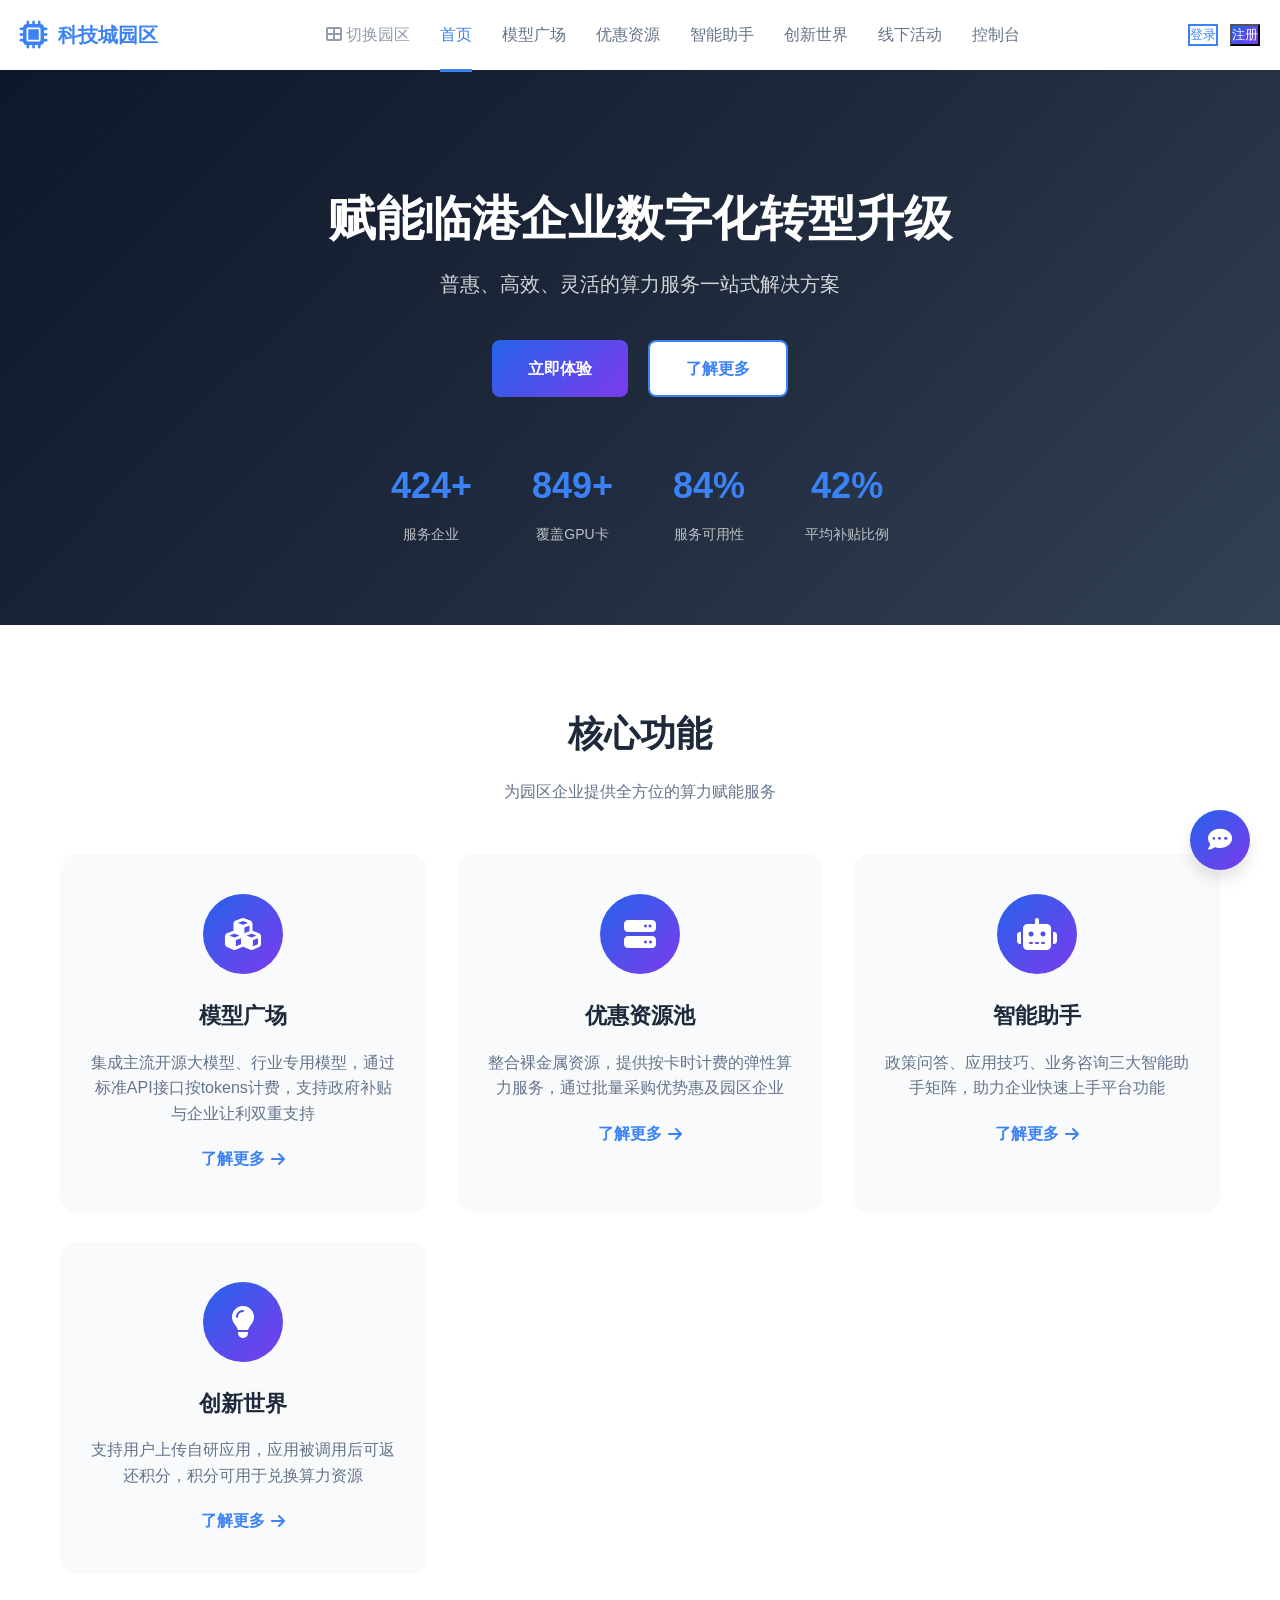
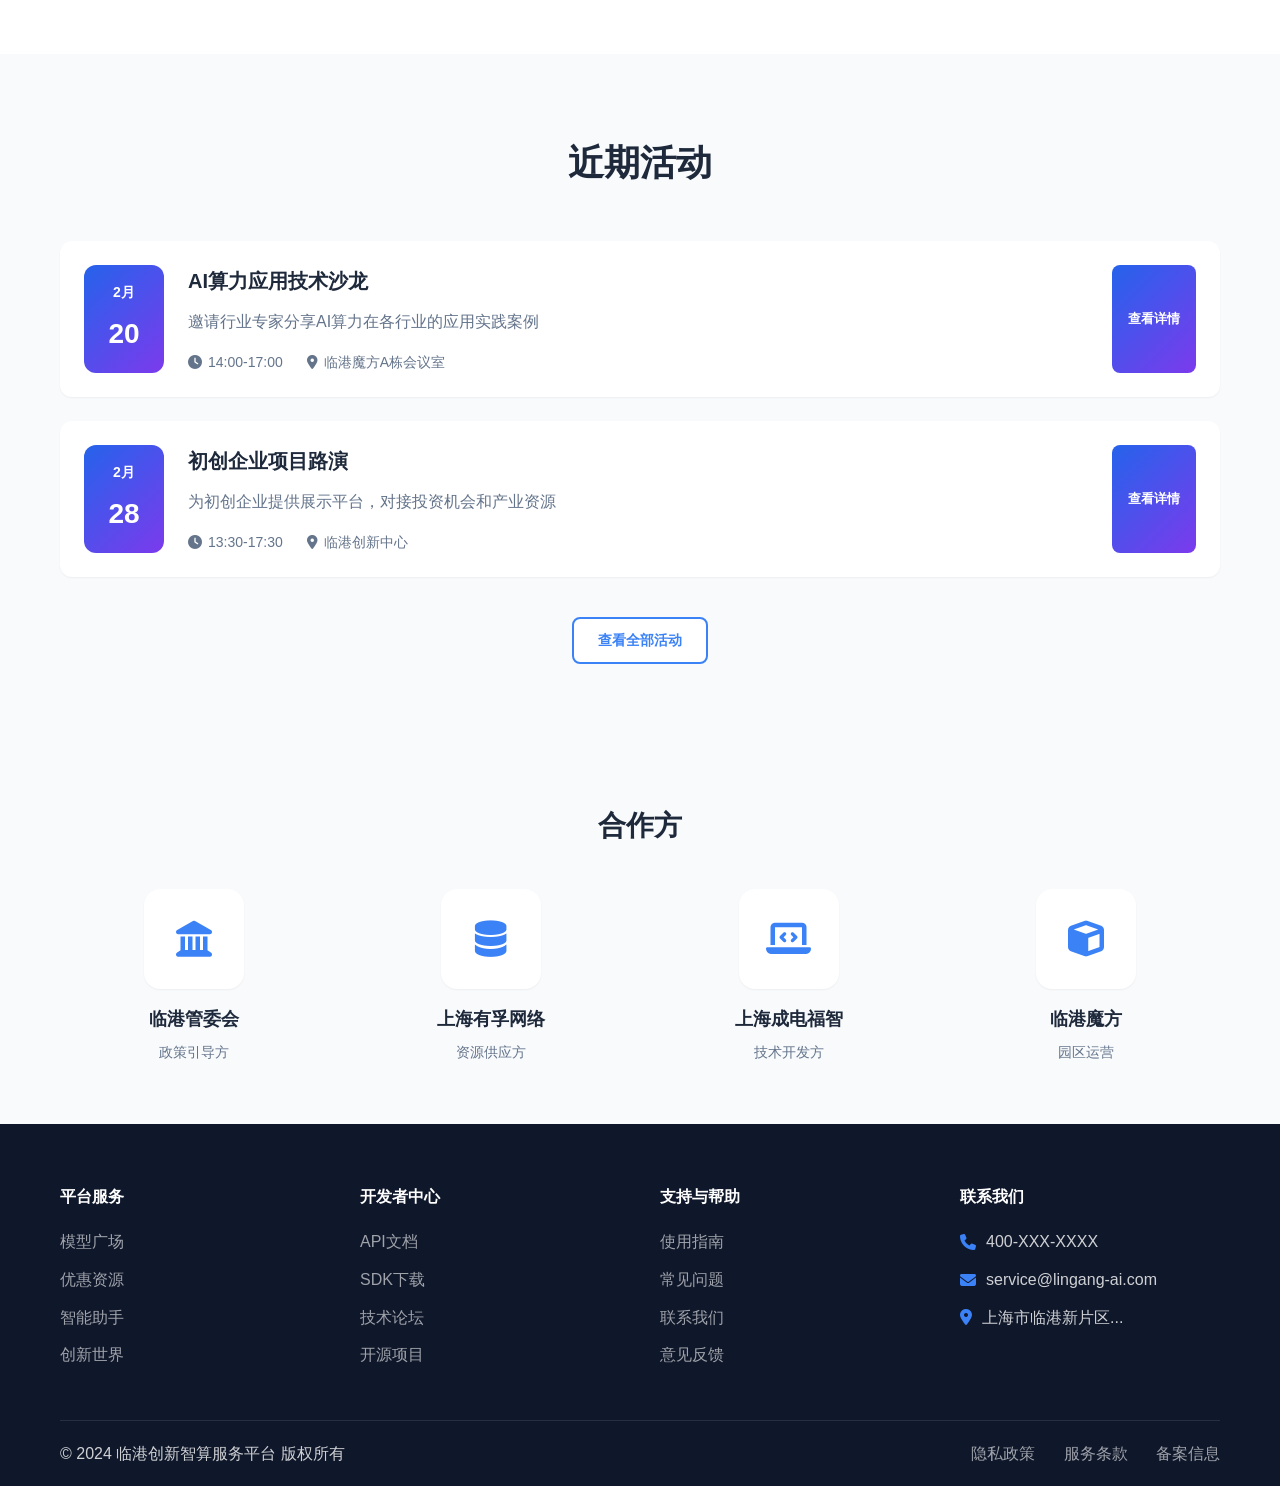
==== demo/index.html @ a226a866 "feat: 临港创新智算服务平台静态Demo - 首页、模型广场、优惠资源、智能助手、创新世界、线下活动等页面 - 多园区配置支持（科技城、影视基地、魔方等7个园区） - 响应式设计，纯HTML/CS" ====
<!DOCTYPE html>
<html lang="zh-CN">
<head>
    <meta charset="UTF-8">
    <meta name="viewport" content="width=device-width, initial-scale=1.0">
    <title>临港创新智算服务平台</title>
    <link rel="stylesheet" href="styles.css">
    <link rel="stylesheet" href="https://cdnjs.cloudflare.com/ajax/libs/font-awesome/6.4.0/css/all.min.css">
    <script src="config.js"></script>
    <style>
        :root {
            --primary-color: #3b82f6;
            --primary-dark: #2563eb;
            --primary-gradient: linear-gradient(135deg, #3b82f6, #2563eb);
        }
    </style>
</head>
<body onload="initParkPage()">
    <!-- 顶部导航栏 -->
    <header class="header">
        <div class="header-container">
            <div class="logo">
                <i class="fas fa-microchip"></i>
                <span id="siteTitle">临港创新智算服务平台</span>
            </div>
            <nav class="nav" id="mainNav">
                <a href="portal.html" class="nav-item" style="opacity:0.7"><i class="fas fa-th-large"></i> 切换园区</a>
                <a href="index.html" class="nav-item">首页</a>
                <a href="models.html" class="nav-item" data-feature="models">模型广场</a>
                <a href="resources.html" class="nav-item" data-feature="resources">优惠资源</a>
                <a href="agent.html" class="nav-item" data-feature="agent">智能助手</a>
                <a href="innovation.html" class="nav-item" data-feature="innovation">创新世界</a>
                <a href="activities.html" class="nav-item" data-feature="activities">线下活动</a>
                <a href="dashboard.html" class="nav-item">控制台</a>
            </nav>
            <div class="auth-buttons">
                <button class="btn-secondary" onclick="showLoginModal()">登录</button>
                <button class="btn-primary" onclick="showLoginModal()">注册</button>
            </div>
            <div class="user-info" id="userInfo" style="display: none;">
                <div class="user-avatar">
                    <i class="fas fa-user"></i>
                </div>
                <div class="user-name" id="userName">企业用户</div>
                <div class="user-dropdown">
                    <a href="dashboard.html"><i class="fas fa-user-circle"></i> 个人中心</a>
                    <a href="dashboard.html"><i class="fas fa-file-invoice-dollar"></i> 账单中心</a>
                    <a href="dashboard.html"><i class="fas fa-cog"></i> 平台管理</a>
                    <a href="#" onclick="logout()"><i class="fas fa-sign-out-alt"></i> 退出登录</a>
                </div>
            </div>
        </div>
    </header>

    <!-- 英雄横幅 -->
    <section class="hero">
        <div class="hero-content">
            <h1 id="heroTitle">赋能临港企业数字化转型升级</h1>
            <p class="hero-subtitle" id="heroSubtitle">普惠、高效、灵活的算力服务一站式解决方案</p>
            <div class="hero-buttons">
                <a href="dashboard.html" class="btn btn-primary btn-large">立即体验</a>
                <a href="models.html" class="btn btn-secondary btn-large">了解更多</a>
            </div>
        </div>
        <div class="hero-stats">
            <div class="stat-item">
                <div class="stat-number" id="statCompanies">500+</div>
                <div class="stat-label">服务企业</div>
            </div>
            <div class="stat-item">
                <div class="stat-number" id="statGpus">1000+</div>
                <div class="stat-label">覆盖GPU卡</div>
            </div>
            <div class="stat-item">
                <div class="stat-number" id="statAvailability">99.9%</div>
                <div class="stat-label">服务可用性</div>
            </div>
            <div class="stat-item">
                <div class="stat-number" id="statSubsidy">50%</div>
                <div class="stat-label">平均补贴比例</div>
            </div>
        </div>
    </section>

    <!-- 核心功能介绍 -->
    <section class="features">
        <div class="container">
            <h2 class="section-title">核心功能</h2>
            <p class="section-subtitle">为园区企业提供全方位的算力赋能服务</p>
            <div class="features-grid">
                <div class="feature-card">
                    <div class="feature-icon">
                        <i class="fas fa-cubes"></i>
                    </div>
                    <h3>模型广场</h3>
                    <p>集成主流开源大模型、行业专用模型，通过标准API接口按tokens计费，支持政府补贴与企业让利双重支持</p>
                    <a href="models.html" class="feature-link">了解更多 <i class="fas fa-arrow-right"></i></a>
                </div>
                <div class="feature-card">
                    <div class="feature-icon">
                        <i class="fas fa-server"></i>
                    </div>
                    <h3>优惠资源池</h3>
                    <p>整合裸金属资源，提供按卡时计费的弹性算力服务，通过批量采购优势惠及园区企业</p>
                    <a href="resources.html" class="feature-link">了解更多 <i class="fas fa-arrow-right"></i></a>
                </div>
                <div class="feature-card">
                    <div class="feature-icon">
                        <i class="fas fa-robot"></i>
                    </div>
                    <h3>智能助手</h3>
                    <p>政策问答、应用技巧、业务咨询三大智能助手矩阵，助力企业快速上手平台功能</p>
                    <a href="agent.html" class="feature-link">了解更多 <i class="fas fa-arrow-right"></i></a>
                </div>
                <div class="feature-card">
                    <div class="feature-icon">
                        <i class="fas fa-lightbulb"></i>
                    </div>
                    <h3>创新世界</h3>
                    <p>支持用户上传自研应用，应用被调用后可返还积分，积分可用于兑换算力资源</p>
                    <a href="innovation.html" class="feature-link">了解更多 <i class="fas fa-arrow-right"></i></a>
                </div>
            </div>
        </div>
    </section>

    <!-- 线下活动预览 -->
    <section class="section-light">
        <div class="container">
            <h2 class="section-title">近期活动</h2>
            <p class="section-subtitle"线上线下联动，促进园区企业资源对接与交流协作</p>
            <div class="activity-list">
                <div class="activity-card">
                    <div class="activity-date">
                        <div class="date-month">2月</div>
                        <div class="date-day">20</div>
                    </div>
                    <div class="activity-content">
                        <h4>AI算力应用技术沙龙</h4>
                        <p class="activity-desc">邀请行业专家分享AI算力在各行业的应用实践案例</p>
                        <div class="activity-meta">
                            <span><i class="fas fa-clock"></i> 14:00-17:00</span>
                            <span><i class="fas fa-map-marker-alt"></i> 临港魔方A栋会议室</span>
                        </div>
                    </div>
                    <a href="activities.html" class="btn btn-primary btn-small">查看详情</a>
                </div>
                <div class="activity-card">
                    <div class="activity-date">
                        <div class="date-month">2月</div>
                        <div class="date-day">28</div>
                    </div>
                    <div class="activity-content">
                        <h4>初创企业项目路演</h4>
                        <p class="activity-desc">为初创企业提供展示平台，对接投资机会和产业资源</p>
                        <div class="activity-meta">
                            <span><i class="fas fa-clock"></i> 13:30-17:30</span>
                            <span><i class="fas fa-map-marker-alt"></i> 临港创新中心</span>
                        </div>
                    </div>
                    <a href="activities.html" class="btn btn-primary btn-small">查看详情</a>
                </div>
            </div>
            <div style="text-align: center; margin-top: 30px;">
                <a href="activities.html" class="btn btn-secondary">查看全部活动</a>
            </div>
        </div>
    </section>

    <!-- 合作方 -->
    <section class="partners">
        <div class="container">
            <h2 class="section-title">合作方</h2>
            <div class="partners-grid">
                <div class="partner-item">
                    <div class="partner-logo">
                        <i class="fas fa-landmark"></i>
                    </div>
                    <h4>临港管委会</h4>
                    <p>政策引导方</p>
                </div>
                <div class="partner-item">
                    <div class="partner-logo">
                        <i class="fas fa-database"></i>
                    </div>
                    <h4>上海有孚网络</h4>
                    <p>资源供应方</p>
                </div>
                <div class="partner-item">
                    <div class="partner-logo">
                        <i class="fas fa-laptop-code"></i>
                    </div>
                    <h4>上海成电福智</h4>
                    <p>技术开发方</p>
                </div>
                <div class="partner-item">
                    <div class="partner-logo">
                        <i class="fas fa-cube"></i>
                    </div>
                    <h4>临港魔方</h4>
                    <p>园区运营</p>
                </div>
            </div>
        </div>
    </section>

    <!-- 页脚 -->
    <footer class="footer">
        <div class="container">
            <div class="footer-top">
                <div class="footer-section">
                    <h4>平台服务</h4>
                    <ul>
                        <li><a href="models.html">模型广场</a></li>
                        <li><a href="resources.html">优惠资源</a></li>
                        <li><a href="agent.html">智能助手</a></li>
                        <li><a href="innovation.html">创新世界</a></li>
                    </ul>
                </div>
                <div class="footer-section">
                    <h4>开发者中心</h4>
                    <ul>
                        <li><a href="#">API文档</a></li>
                        <li><a href="#">SDK下载</a></li>
                        <li><a href="#">技术论坛</a></li>
                        <li><a href="#">开源项目</a></li>
                    </ul>
                </div>
                <div class="footer-section">
                    <h4>支持与帮助</h4>
                    <ul>
                        <li><a href="#">使用指南</a></li>
                        <li><a href="#">常见问题</a></li>
                        <li><a href="#">联系我们</a></li>
                        <li><a href="#">意见反馈</a></li>
                    </ul>
                </div>
                <div class="footer-section contact">
                    <h4>联系我们</h4>
                    <p><i class="fas fa-phone"></i> 400-XXX-XXXX</p>
                    <p><i class="fas fa-envelope"></i> service@lingang-ai.com</p>
                    <p><i class="fas fa-map-marker-alt"></i> 上海市临港新片区...</p>
                </div>
            </div>
            <div class="footer-bottom">
                <div class="footer-left">
                    <p>&copy; 2024 临港创新智算服务平台 版权所有</p>
                </div>
                <div class="footer-right">
                    <a href="#">隐私政策</a>
                    <a href="#">服务条款</a>
                    <a href="#">备案信息</a>
                </div>
            </div>
        </div>
    </footer>

    <!-- 登录模态框 -->
    <div class="modal" id="loginModal">
        <div class="modal-content">
            <div class="modal-header">
                <h3>登录</h3>
                <button class="modal-close" onclick="closeModal('loginModal')">&times;</button>
            </div>
            <div class="modal-body">
                <form id="loginForm">
                    <div class="form-group">
                        <label>用户名/手机号</label>
                        <input type="text" id="loginUsername" placeholder="请输入用户名或手机号">
                    </div>
                    <div class="form-group">
                        <label>密码</label>
                        <input type="password" id="loginPassword" placeholder="请输入密码">
                    </div>
                    <button type="submit" class="btn btn-primary btn-block">登录</button>
                </form>
                <div class="modal-footer-text">
                    <span>还没有账号？<a href="#" onclick="switchToRegister()">立即注册</a></span>
                </div>
            </div>
        </div>
    </div>

    <!-- 注册模态框 -->
    <div class="modal" id="registerModal">
        <div class="modal-content">
            <div class="modal-header">
                <h3>注册</h3>
                <button class="modal-close" onclick="closeModal('registerModal')">&times;</button>
            </div>
            <div class="modal-body">
                <form id="registerForm">
                    <div class="form-group">
                        <label>企业名称</label>
                        <input type="text" id="registerCompany" placeholder="请输入企业名称">
                    </div>
                    <div class="form-group">
                        <label>联系人姓名</label>
                        <input type="text" id="registerName" placeholder="请输入联系人姓名">
                    </div>
                    <div class="form-group">
                        <label>手机号</label>
                        <input type="tel" id="registerPhone" placeholder="请输入手机号">
                    </div>
                    <div class="form-group">
                        <label>密码</label>
                        <input type="password" id="registerPassword" placeholder="请输入密码（至少6位）">
                    </div>
                    <div class="form-group">
                        <label>所属园区</label>
                        <select id="registerPark">
                            <option value="">请选择所属园区</option>
                            <option value="mf">临港魔方</option>
                            <option value="other">其他园区</option>
                        </select>
                    </div>
                    <button type="submit" class="btn btn-primary btn-block">注册</button>
                </form>
                <div class="modal-footer-text">
                    <span>已有账号？<a href="#" onclick="switchToLogin()">立即登录</a></span>
                </div>
            </div>
        </div>
    </div>

    <!-- 智能助手聊天窗口 -->
    <div class="chat-widget" id="chatWidget">
        <div class="chat-header">
            <div class="chat-title">
                <i class="fas fa-robot"></i>
                <span id="chatAgentName">智能助手</span>
            </div>
            <button class="chat-close" onclick="closeChat()">&times;</button>
        </div>
        <div class="chat-messages" id="chatMessages">
            <div class="chat-message agent">
                <div class="message-avatar">
                    <i class="fas fa-robot"></i>
                </div>
                <div class="message-content">
                    <p>您好！我是智能助手。请问有什么可以帮助您的？</p>
                </div>
            </div>
        </div>
        <div class="chat-input-area">
            <input type="text" id="chatInput" placeholder="请输入您的问题..." onkeypress="handleChatKeypress(event)">
            <button class="chat-send" onclick="sendMessage()">
                <i class="fas fa-paper-plane"></i>
            </button>
        </div>
    </div>

    <!-- 悬浮聊天按钮 -->
    <button class="chat-float-btn" id="chatFloatBtn" onclick="toggleChat()">
        <i class="fas fa-comment-dots"></i>
    </button>

    <script src="script.js"></script>
    <script>
        // 页面初始化：应用园区配置
        function initParkPage() {
            const park = initPark();
            if (!park) return;

            // 更新页面标题
            document.title = park.name + ' - 临港创新智算服务平台';
            document.getElementById('siteTitle').textContent = park.name;

            // 更新 hero 区域
            document.getElementById('heroTitle').textContent = park.hero.title;
            document.getElementById('heroSubtitle').textContent = park.hero.subtitle;

            // 更新统计数据
            document.getElementById('statCompanies').textContent = park.stats.companies;
            document.getElementById('statGpus').textContent = park.stats.gpus;
            document.getElementById('statAvailability').textContent = park.stats.availability;
            document.getElementById('statSubsidy').textContent = park.stats.subsidy;

            // 根据功能配置隐藏导航项
            document.querySelectorAll('[data-feature]').forEach(item => {
                const feature = item.getAttribute('data-feature');
                if (park.features[feature] === false) {
                    item.style.display = 'none';
                }
            });
        }
    </script>
</body>
</html>
---- demo/styles.css ----
* {
    margin: 0;
    padding: 0;
    box-sizing: border-box;
}

:root {
    --primary-color: #2563eb;
    --primary-dark: #1d4ed8;
    --primary-light: #3b82f6;
    --secondary-color: #64748b;
    --success-color: #10b981;
    --warning-color: #f59e0b;
    --danger-color: #ef4444;
    --bg-light: #f8fafc;
    --bg-white: #ffffff;
    --text-primary: #1e293b;
    --text-secondary: #64748b;
    --border-color: #e2e8f0;
    --shadow-sm: 0 1px 2px rgba(0, 0, 0, 0.05);
    --shadow-md: 0 4px 6px rgba(0, 0, 0, 0.1);
    --shadow-lg: 0 10px 15px rgba(0, 0, 0, 0.1);
    --shadow-xl: 0 20px 25px rgba(0, 0, 0, 0.15);
    --gradient-primary: linear-gradient(135deg, #2563eb 0%, #7c3aed 100%);
    --gradient-hero: linear-gradient(135deg, #0f172a 0%, #1e293b 50%, #334155 100%);
}

body {
    font-family: -apple-system, BlinkMacSystemFont, 'Segoe UI', 'PingFang SC', 'Hiragino Sans GB', 'Microsoft YaHei', sans-serif;
    line-height: 1.6;
    color: var(--text-primary);
    background-color: var(--bg-light);
    overflow-x: hidden;
}

.container {
    max-width: 1200px;
    margin: 0 auto;
    padding: 0 20px;
}

/* Header */
.header {
    background-color: var(--bg-white);
    box-shadow: var(--shadow-sm);
    position: sticky;
    top: 0;
    z-index: 1000;
}

.header-container {
    max-width: 1400px;
    margin: 0 auto;
    padding: 0 20px;
    height: 70px;
    display: flex;
    align-items: center;
    justify-content: space-between;
}

.logo {
    display: flex;
    align-items: center;
    font-size: 20px;
    font-weight: 700;
    color: var(--primary-color);
}

.logo i {
    font-size: 28px;
    margin-right: 10px;
}

.nav {
    display: flex;
    gap: 30px;
}

.nav-item {
    color: var(--text-secondary);
    text-decoration: none;
    font-weight: 500;
    transition: color 0.3s;
    position: relative;
}

.nav-item:hover,
.nav-item.active {
    color: var(--primary-color);
}

.nav-item.active::after {
    content: '';
    position: absolute;
    bottom: -24px;
    left: 0;
    right: 0;
    height: 3px;
    background: var(--primary-color);
}

.auth-buttons {
    display: flex;
    gap: 12px;
    align-items: center;
}

.user-info {
    display: flex;
    align-items: center;
    gap: 12px;
    cursor: pointer;
    position: relative;
}

.user-avatar {
    width: 36px;
    height: 36px;
    background: var(--gradient-primary);
    border-radius: 50%;
    display: flex;
    align-items: center;
    justify-content: center;
    color: white;
}

.user-name {
    font-weight: 500;
}

.user-dropdown {
    position: absolute;
    top: 60px;
    right: 0;
    background: var(--bg-white);
    border-radius: 8px;
    box-shadow: var(--shadow-lg);
    min-width: 180px;
    display: none;
    z-index: 1001;
}

.user-dropdown.active {
    display: block;
}

.user-dropdown a {
    display: flex;
    align-items: center;
    gap: 10px;
    padding: 12px 16px;
    color: var(--text-primary);
    text-decoration: none;
    transition: background 0.3s;
}

.user-dropdown a:hover {
    background: var(--bg-light);
}

.user-dropdown a:first-child {
    border-radius: 8px 8px 0 0;
}

.user-dropdown a:last-child {
    border-radius: 0 0 8px 8px;
    color: var(--danger-color);
}

/* Buttons */
.btn {
    padding: 10px 24px;
    border: none;
    border-radius: 8px;
    font-size: 14px;
    font-weight: 600;
    cursor: pointer;
    transition: all 0.3s;
    display: inline-flex;
    align-items: center;
    justify-content: center;
    gap: 8px;
    text-decoration: none;
}

.btn-primary {
    background: var(--gradient-primary);
    color: white;
}

.btn-primary:hover {
    background: var(--primary-dark);
    transform: translateY(-2px);
    box-shadow: var(--shadow-md);
}

.btn-secondary {
    background: var(--bg-white);
    color: var(--primary-color);
    border: 2px solid var(--primary-color);
}

.btn-secondary:hover {
    background: var(--primary-color);
    color: white;
}

.btn-large {
    padding: 14px 36px;
    font-size: 16px;
}

.btn-block {
    width: 100%;
}

.btn-small {
    padding: 6px 16px;
    font-size: 13px;
}

/* Hero Section */
.hero {
    background: var(--gradient-hero);
    color: white;
    padding: 120px 0 80px;
    position: relative;
    overflow: hidden;
}

.hero::before {
    content: '';
    position: absolute;
    top: 0;
    left: 0;
    right: 0;
    bottom: 0;
    background: url('data:image/svg+xml,<svg xmlns="http://www.w3.org/2000/svg" viewBox="0 0 100 100"><circle cx="50" cy="50" r="1" fill="rgba(255,255,255,0.1)"/></svg>') repeat;
    background-size: 40px 40px;
    animation: float 20s linear infinite;
}

@keyframes float {
    0% { transform: translateY(0); }
    100% { transform: translateY(-40px); }
}

.hero-content {
    text-align: center;
    position: relative;
    z-index: 1;
}

.hero h1 {
    font-size: 48px;
    font-weight: 800;
    margin-bottom: 20px;
    line-height: 1.2;
}

.hero-subtitle {
    font-size: 20px;
    color: rgba(255, 255, 255, 0.8);
    margin-bottom: 40px;
}

.hero-buttons {
    display: flex;
    gap: 20px;
    justify-content: center;
    margin-bottom: 60px;
}

.hero-stats {
    display: flex;
    justify-content: center;
    gap: 60px;
    max-width: 800px;
    margin: 0 auto;
}

.stat-item {
    text-align: center;
}

.stat-number {
    font-size: 36px;
    font-weight: 800;
    color: var(--primary-light);
    margin-bottom: 8px;
}

.stat-label {
    font-size: 14px;
    color: rgba(255, 255, 255, 0.7);
}

/* Features Section */
.features {
    padding: 80px 0;
    background: var(--bg-white);
}

.section-title {
    text-align: center;
    font-size: 36px;
    font-weight: 700;
    margin-bottom: 16px;
    color: var(--text-primary);
}

.section-subtitle {
    text-align: center;
    font-size: 16px;
    color: var(--text-secondary);
    margin-bottom: 50px;
    max-width: 600px;
    margin-left: auto;
    margin-right: auto;
}

.features-grid {
    display: grid;
    grid-template-columns: repeat(auto-fit, minmax(280px, 1fr));
    gap: 30px;
}

.feature-card {
    background: var(--bg-light);
    border-radius: 16px;
    padding: 40px 30px;
    text-align: center;
    transition: all 0.3s;
}

.feature-card:hover {
    transform: translateY(-8px);
    box-shadow: var(--shadow-lg);
    background: var(--bg-white);
}

.feature-icon {
    width: 80px;
    height: 80px;
    background: var(--gradient-primary);
    border-radius: 50%;
    display: flex;
    align-items: center;
    justify-content: center;
    margin: 0 auto 24px;
    color: white;
    font-size: 32px;
}

.feature-card h3 {
    font-size: 22px;
    font-weight: 700;
    margin-bottom: 16px;
    color: var(--text-primary);
}

.feature-card p {
    color: var(--text-secondary);
    margin-bottom: 20px;
    line-height: 1.6;
}

.feature-link {
    color: var(--primary-color);
    text-decoration: none;
    font-weight: 600;
    display: inline-flex;
    align-items: center;
    gap: 6px;
    transition: gap 0.3s;
}

.feature-link:hover {
    gap: 10px;
}

/* Section Light */
.section-light {
    padding: 80px 0;
    background: var(--bg-light);
}

/* Model Section */
.model-tabs {
    display: flex;
    justify-content: center;
    gap: 12px;
    margin-bottom: 40px;
    flex-wrap: wrap;
}

.tab-btn {
    padding: 10px 24px;
    border: 2px solid var(--border-color);
    background: var(--bg-white);
    border-radius: 25px;
    font-weight: 500;
    cursor: pointer;
    transition: all 0.3s;
}

.tab-btn:hover,
.tab-btn.active {
    background: var(--primary-color);
    border-color: var(--primary-color);
    color: white;
}

.model-list {
    display: grid;
    grid-template-columns: repeat(auto-fill, minmax(320px, 1fr));
    gap: 24px;
}

.model-card {
    background: var(--bg-white);
    border-radius: 12px;
    padding: 24px;
    box-shadow: var(--shadow-sm);
    transition: all 0.3s;
}

.model-card:hover {
    transform: translateY(-4px);
    box-shadow: var(--shadow-md);
}

.model-header {
    display: flex;
    justify-content: space-between;
    align-items: center;
    margin-bottom: 12px;
}

.model-header h4 {
    font-size: 18px;
    font-weight: 600;
}

.model-tag {
    padding: 4px 10px;
    border-radius: 4px;
    font-size: 12px;
    font-weight: 600;
}

.model-tag.hot {
    background: #fef3c7;
    color: #92400e;
}

.model-tag.new {
    background: #dbeafe;
    color: #1e40af;
}

.model-tag.recommend {
    background: #d1fae5;
    color: #065f46;
}

.model-desc {
    color: var(--text-secondary);
    font-size: 14px;
    margin-bottom: 16px;
    line-height: 1.5;
}

.model-stats {
    display: flex;
    gap: 16px;
    margin-bottom: 16px;
}

.model-stats span {
    font-size: 13px;
    color: var(--text-secondary);
    display: flex;
    align-items: center;
    gap: 4px;
}

.btn-use-model {
    width: 100%;
    padding: 10px;
    background: var(--bg-white);
    border: 2px solid var(--primary-color);
    color: var(--primary-color);
    border-radius: 6px;
    font-weight: 600;
    cursor: pointer;
    transition: all 0.3s;
}

.btn-use-model:hover {
    background: var(--primary-color);
    color: white;
}

/* Resources Section */
.resources-section {
    padding: 80px 0;
    background: var(--bg-white);
}

.resource-type-switch {
    display: flex;
    gap: 12px;
    margin-bottom: 40px;
    justify-content: center;
}

.resource-btn {
    padding: 10px 32px;
    border: none;
    background: var(--bg-light);
    border-radius: 8px;
    font-weight: 600;
    cursor: pointer;
    transition: all 0.3s;
    color: var(--text-secondary);
}

.resource-btn:hover,
.resource-btn.active {
    background: var(--primary-color);
    color: white;
}

.resource-content {
    display: none;
}

.resource-content.active {
    display: block;
}

.resource-cards {
    display: grid;
    grid-template-columns: repeat(auto-fit, minmax(280px, 1fr));
    gap: 24px;
}

.resource-card {
    background: var(--bg-white);
    border: 2px solid var(--border-color);
    border-radius: 16px;
    padding: 24px;
    position: relative;
    transition: all 0.3s;
}

.resource-card:hover {
    border-color: var(--primary-color);
    box-shadow: var(--shadow-lg);
}

.resource-card.recommend {
    border-color: var(--primary-color);
    background: linear-gradient(135deg, #eff6ff 0%, #ffffff 100%);
}

.resource-badge {
    position: absolute;
    top: -12px;
    right: 24px;
    background: var(--gradient-primary);
    color: white;
    padding: 4px 16px;
    border-radius: 20px;
    font-size: 13px;
    font-weight: 600;
}

.resource-header {
    display: flex;
    justify-content: space-between;
    align-items: center;
    margin-bottom: 20px;
}

.resource-header h3 {
    font-size: 20px;
    font-weight: 700;
    color: var(--text-primary);
}

.resource-price {
    font-size: 28px;
    font-weight: 800;
    color: var(--primary-color);
}

.resource-price .unit {
    font-size: 14px;
    font-weight: 500;
    color: var(--text-secondary);
}

.resource-specs {
    margin-bottom: 24px;
}

.spec-row {
    display: flex;
    justify-content: space-between;
    padding: 10px 0;
    border-bottom: 1px solid var(--border-color);
    font-size: 14px;
}

.spec-row:last-child {
    border-bottom: none;
}

.spec-row.highlight {
    color: var(--primary-color);
    font-weight: 600;
    font-size: 15px;
}

/* Pricing Table */
.pricing-table {
    background: var(--bg-white);
    border-radius: 12px;
    overflow: hidden;
    box-shadow: var(--shadow-sm);
}

.pricing-table table {
    width: 100%;
    border-collapse: collapse;
}

.pricing-table thead {
    background: var(--gradient-primary);
    color: white;
}

.pricing-table th {
    padding: 16px;
    text-align: left;
    font-weight: 600;
}

.pricing-table td {
    padding: 16px;
    border-bottom: 1px solid var(--border-color);
}

.pricing-table tbody tr:hover {
    background: var(--bg-light);
}

.pricing-table tbody tr.highlight {
    background: #f0f9ff;
}

.pricing-table .price {
    color: var(--primary-color);
    font-weight: 700;
    font-size: 16px;
}

.pricing-table .unit {
    font-size: 12px;
    color: var(--text-secondary);
    font-weight: 500;
}

/* Agent Section */
.agent-container {
    display: grid;
    grid-template-columns: repeat(auto-fit, minmax(320px, 1fr));
    gap: 30px;
}

.agent-card {
    background: var(--bg-white);
    border-radius: 16px;
    padding: 32px;
    text-align: center;
    box-shadow: var(--shadow-sm);
    transition: all 0.3s;
}

.agent-card:hover {
    transform: translateY(-6px);
    box-shadow: var(--shadow-lg);
}

.agent-card.policy .agent-icon {
    background: linear-gradient(135deg, #3b82f6 0%, #1d4ed8 100%);
}

.agent-card.technique .agent-icon {
    background: linear-gradient(135deg, #8b5cf6 0%, #6d28d9 100%);
}

.agent-card.business .agent-icon {
    background: linear-gradient(135deg, #10b981 0%, #059669 100%);
}

.agent-icon {
    width: 80px;
    height: 80px;
    border-radius: 50%;
    display: flex;
    align-items: center;
    justify-content: center;
    margin: 0 auto 20px;
    color: white;
    font-size: 32px;
}

.agent-card h3 {
    font-size: 22px;
    font-weight: 700;
    margin-bottom: 12px;
    color: var(--text-primary);
}

.agent-card p {
    color: var(--text-secondary);
    margin-bottom: 20px;
    line-height: 1.6;
}

.agent-features {
    text-align: left;
    margin-bottom: 24px;
}

.agent-features li {
    display: flex;
    align-items: center;
    gap: 8px;
    color: var(--text-secondary);
    font-size: 14px;
    padding: 6px 0;
}

.agent-features i {
    color: var(--success-color);
}

/* Innovation Section */
.innovation-section {
    padding: 80px 0;
    background: var(--bg-white);
}

.innovation-features {
    display: grid;
    grid-template-columns: repeat(auto-fit, minmax(250px, 1fr));
    gap: 30px;
    margin-bottom: 50px;
}

.innovation-feature {
    text-align: center;
}

.innovation-number {
    width: 60px;
    height: 60px;
    background: var(--gradient-primary);
    border-radius: 50%;
    display: flex;
    align-items: center;
    justify-content: center;
    font-size: 24px;
    font-weight: 800;
    color: white;
    margin: 0 auto 20px;
}

.innovation-feature h3 {
    font-size: 20px;
    font-weight: 700;
    margin-bottom: 12px;
}

.innovation-feature p {
    color: var(--text-secondary);
    line-height: 1.6;
}

.app-market {
    background: var(--bg-light);
    border-radius: 16px;
    padding: 30px;
}

.app-market h3 {
    font-size: 24px;
    font-weight: 700;
    margin-bottom: 24px;
}

.app-list {
    display: grid;
    grid-template-columns: repeat(auto-fit, minmax(300px, 1fr));
    gap: 20px;
    margin-bottom: 24px;
}

.app-card {
    display: flex;
    align-items: center;
    gap: 16px;
    background: var(--bg-white);
    padding: 16px;
    border-radius: 12px;
    transition: all 0.3s;
}

.app-card:hover {
    box-shadow: var(--shadow-md);
    transform: translateX(4px);
}

.app-icon {
    width: 56px;
    height: 56px;
    background: var(--gradient-primary);
    border-radius: 12px;
    display: flex;
    align-items: center;
    justify-content: center;
    color: white;
    font-size: 24px;
    flex-shrink: 0;
}

.app-info {
    flex: 1;
}

.app-info h4 {
    font-size: 16px;
    font-weight: 600;
    margin-bottom: 4px;
}

.app-author {
    font-size: 13px;
    color: var(--text-secondary);
    margin-bottom: 8px;
}

.app-stats {
    display: flex;
    gap: 16px;
    font-size: 12px;
    color: var(--text-secondary);
}

.app-stats span {
    display: flex;
    align-items: center;
    gap: 4px;
}

.app-upload-section {
    text-align: center;
    padding: 20px;
    border-top: 1px solid var(--border-color);
}

/* Activities Section */
.activity-list {
    display: flex;
    flex-direction: column;
    gap: 24px;
    margin-bottom: 40px;
}

.activity-card {
    display: flex;
    gap: 24px;
    background: var(--bg-white);
    padding: 24px;
    border-radius: 12px;
    box-shadow: var(--shadow-sm);
    transition: all 0.3s;
}

.activity-card:hover {
    box-shadow: var(--shadow-md);
    transform: translateY(-2px);
}

.activity-date {
    text-align: center;
    background: var(--gradient-primary);
    color: white;
    padding: 16px;
    border-radius: 12px;
    min-width: 80px;
}

.date-month {
    font-size: 14px;
    font-weight: 600;
    margin-bottom: 8px;
}

.date-day {
    font-size: 28px;
    font-weight: 800;
}

.activity-content {
    flex: 1;
}

.activity-content h4 {
    font-size: 20px;
    font-weight: 700;
    margin-bottom: 12px;
}

.activity-desc {
    color: var(--text-secondary);
    margin-bottom: 16px;
}

.activity-meta {
    display: flex;
    gap: 24px;
    font-size: 14px;
    color: var(--text-secondary);
}

.activity-meta span {
    display: flex;
    align-items: center;
    gap: 6px;
}

.join-community {
    text-align: center;
    background: var(--gradient-primary);
    color: white;
    padding: 40px;
    border-radius: 16px;
}

.join-community h3 {
    font-size: 24px;
    font-weight: 700;
    margin-bottom: 12px;
}

.join-community p {
    margin-bottom: 24px;
    opacity: 0.9;
}

.join-community .btn {
    background: white;
    color: var(--primary-color);
}

.join-community .btn:hover {
    background: var(--bg-light);
}

/* Dashboard Section */
.dashboard-section {
    padding: 80px 0;
    background: var(--bg-white);
}

.dashboard-grid {
    display: grid;
    grid-template-columns: repeat(2, 1fr);
    gap: 24px;
}

.dashboard-card {
    background: var(--bg-light);
    border-radius: 16px;
    padding: 24px;
    box-shadow: var(--shadow-sm);
}

.dashboard-card h3 {
    font-size: 18px;
    font-weight: 700;
    margin-bottom: 20px;
    display: flex;
    align-items: center;
    gap: 10px;
}

.overview-stats {
    display: grid;
    grid-template-columns: repeat(2, 1fr);
    gap: 16px;
}

.overview-item {
    background: var(--bg-white);
    padding: 20px;
    border-radius: 12px;
    text-align: center;
}

.overview-label {
    font-size: 14px;
    color: var(--text-secondary);
    margin-bottom: 8px;
}

.overview-value {
    font-size: 24px;
    font-weight: 800;
    color: var(--primary-color);
}

.usage-chart {
    height: 200px;
}

.chart-placeholder {
    height: 100%;
    background: var(--bg-white);
    border-radius: 12px;
    display: flex;
    flex-direction: column;
    align-items: center;
    justify-content: center;
    color: var(--text-secondary);
}

.chart-placeholder i {
    font-size: 48px;
    margin-bottom: 12px;
    opacity: 0.5;
}

.bill-list {
    display: flex;
    flex-direction: column;
    gap: 12px;
    max-height: 260px;
    overflow-y: auto;
}

.bill-item {
    display: flex;
    justify-content: space-between;
    align-items: center;
    background: var(--bg-white);
    padding: 12px 16px;
    border-radius: 8px;
}

.bill-item.subsidy {
    border-left: 3px solid var(--success-color);
}

.bill-item.point {
    border-left: 3px solid var(--warning-color);
}

.bill-title {
    font-size: 14px;
    font-weight: 600;
}

.bill-amount {
    font-weight: 700;
}

.bill-item.subsidy .bill-amount {
    color: var(--success-color);
}

.quick-links {
    display: grid;
    grid-template-columns: repeat(3, 1fr);
    gap: 12px;
}

.quick-link-btn {
    background: var(--bg-white);
    border: none;
    padding: 20px 12px;
    border-radius: 12px;
    cursor: pointer;
    transition: all 0.3s;
    display: flex;
    flex-direction: column;
    align-items: center;
    gap: 8px;
}

.quick-link-btn:hover {
    background: var(--primary-color);
    color: white;
    transform: translateY(-2px);
}

.quick-link-btn i {
    font-size: 24px;
}

/* Partners Section */
.partners {
    padding: 60px 0;
    background: var(--bg-light);
}

.partners h2 {
    text-align: center;
    font-size: 28px;
    font-weight: 700;
    margin-bottom: 40px;
}

.partners-grid {
    display: grid;
    grid-template-columns: repeat(auto-fit, minmax(200px, 1fr));
    gap: 30px;
}

.partner-item {
    text-align: center;
}

.partner-logo {
    width: 100px;
    height: 100px;
    background: var(--bg-white);
    border-radius: 16px;
    display: flex;
    align-items: center;
    justify-content: center;
    margin: 0 auto 16px;
    box-shadow: var(--shadow-sm);
    color: var(--primary-color);
    font-size: 36px;
    transition: all 0.3s;
}

.partner-item:hover .partner-logo {
    transform: scale(1.1);
    background: var(--gradient-primary);
    color: white;
}

.partner-item h4 {
    font-size: 18px;
    font-weight: 700;
    margin-bottom: 8px;
}

.partner-item p {
    color: var(--text-secondary);
    font-size: 14px;
}

/* Footer */
.footer {
    background: #0f172a;
    color: rgba(255, 255, 255, 0.8);
    padding: 60px 0 20px;
}

.footer-top {
    display: grid;
    grid-template-columns: repeat(auto-fit, minmax(200px, 1fr));
    gap: 40px;
    margin-bottom: 40px;
}

.footer-section h4 {
    color: white;
    font-size: 16px;
    font-weight: 600;
    margin-bottom: 20px;
}

.footer-section ul {
    list-style: none;
}

.footer-section ul li {
    margin-bottom: 12px;
}

.footer-section ul li a {
    color: rgba(255, 255, 255, 0.6);
    text-decoration: none;
    transition: color 0.3s;
}

.footer-section ul li a:hover {
    color: white;
}

.footer-section.contact p {
    margin-bottom: 12px;
    display: flex;
    align-items: center;
    gap: 10px;
}

.footer-section.contact i {
    color: var(--primary-light);
}

.footer-bottom {
    display: flex;
    justify-content: space-between;
    align-items: center;
    padding-top: 20px;
    border-top: 1px solid rgba(255, 255, 255, 0.1);
}

.footer-right a {
    color: rgba(255, 255, 255, 0.6);
    text-decoration: none;
    margin-left: 24px;
    transition: color 0.3s;
}

.footer-right a:hover {
    color: white;
}

/* Modal */
.modal {
    display: none;
    position: fixed;
    top: 0;
    left: 0;
    right: 0;
    bottom: 0;
    background: rgba(0, 0, 0, 0.5);
    z-index: 2000;
    align-items: center;
    justify-content: center;
    padding: 20px;
}

.modal.active {
    display: flex;
}

.modal-content {
    background: var(--bg-white);
    border-radius: 16px;
    max-width: 440px;
    width: 100%;
    max-height: 90vh;
    overflow-y: auto;
    animation: modalSlideIn 0.3s ease;
}

@keyframes modalSlideIn {
    from {
        opacity: 0;
        transform: translateY(-20px);
    }
    to {
        opacity: 1;
        transform: translateY(0);
    }
}

.modal-large {
    max-width: 600px;
}

.modal-header {
    display: flex;
    justify-content: space-between;
    align-items: center;
    padding: 24px;
    border-bottom: 1px solid var(--border-color);
}

.modal-header h3 {
    font-size: 20px;
    font-weight: 700;
}

.modal-close {
    background: none;
    border: none;
    font-size: 28px;
    cursor: pointer;
    color: var(--text-secondary);
    transition: color 0.3s;
}

.modal-close:hover {
    color: var(--danger-color);
}

.modal-body {
    padding: 24px;
}

.form-group {
    margin-bottom: 20px;
}

.form-group label {
    display: block;
    margin-bottom: 8px;
    font-weight: 600;
    font-size: 14px;
    color: var(--text-primary);
}

.form-group input,
.form-group select,
.form-group textarea {
    width: 100%;
    padding: 12px 16px;
    border: 2px solid var(--border-color);
    border-radius: 8px;
    font-size: 14px;
    transition: border-color 0.3s;
}

.form-group input:focus,
.form-group select:focus,
.form-group textarea:focus {
    outline: none;
    border-color: var(--primary-color);
}

.range-slider {
    display: flex;
    align-items: center;
    gap: 16px;
}

.range-slider input[type="range"] {
    flex: 1;
}

.modal-footer-text {
    text-align: center;
    margin-top: 20px;
    font-size: 14px;
}

.modal-footer-text a {
    color: var(--primary-color);
    text-decoration: none;
    font-weight: 600;
}

.modal-footer-text a:hover {
    text-decoration: underline;
}

/* Chat Widget */
.chat-float-btn {
    position: fixed;
    bottom: 30px;
    right: 30px;
    width: 60px;
    height: 60px;
    background: var(--gradient-primary);
    border-radius: 50%;
    border: none;
    color: white;
    font-size: 24px;
    cursor: pointer;
    box-shadow: var(--shadow-lg);
    transition: all 0.3s;
    z-index: 1800;
}

.chat-float-btn:hover {
    transform: scale(1.1);
}

.chat-widget {
    position: fixed;
    bottom: 100px;
    right: 30px;
    width: 380px;
    height: 520px;
    background: var(--bg-white);
    border-radius: 16px;
    box-shadow: var(--shadow-xl);
    z-index: 1800;
    display: none;
    flex-direction: column;
    overflow: hidden;
    animation: slideUp 0.3s ease;
}

.chat-widget.active {
    display: flex;
}

@keyframes slideUp {
    from {
        opacity: 0;
        transform: translateY(20px);
    }
    to {
        opacity: 1;
        transform: translateY(0);
    }
}

.chat-header {
    background: var(--gradient-primary);
    color: white;
    padding: 16px 20px;
    display: flex;
    justify-content: space-between;
    align-items: center;
}

.chat-title {
    display: flex;
    align-items: center;
    gap: 10px;
    font-weight: 600;
}

.chat-close {
    background: none;
    border: none;
    color: white;
    font-size: 24px;
    cursor: pointer;
    opacity: 0.9;
    transition: opacity 0.3s;
}

.chat-close:hover {
    opacity: 1;
}

.chat-messages {
    flex: 1;
    overflow-y: auto;
    padding: 20px;
    background: var(--bg-light);
}

.chat-message {
    display: flex;
    gap: 12px;
    margin-bottom: 16px;
}

.chat-message.user {
    flex-direction: row-reverse;
}

.message-avatar {
    width: 36px;
    height: 36px;
    border-radius: 50%;
    display: flex;
    align-items: center;
    justify-content: center;
    flex-shrink: 0;
}

.chat-message.agent .message-avatar {
    background: var(--gradient-primary);
    color: white;
}

.chat-message.user .message-avatar {
    background: #64748b;
    color: white;
}

.message-content {
    background: var(--bg-white);
    padding: 12px 16px;
    border-radius: 12px;
    max-width: calc(100% - 48px);
    box-shadow: var(--shadow-sm);
}

.chat-message.agent .message-content {
    border-top-left-radius: 0;
}

.chat-message.user .message-content {
    background: var(--primary-color);
    color: white;
    border-top-right-radius: 0;
}

.message-content p {
    margin: 0;
    font-size: 14px;
    line-height: 1.5;
}

.chat-input-area {
    display: flex;
    padding: 16px;
    border-top: 1px solid var(--border-color);
    gap: 12px;
}

.chat-input-area input {
    flex: 1;
    padding: 12px 16px;
    border: 2px solid var(--border-color);
    border-radius: 24px;
    font-size: 14px;
    transition: border-color 0.3s;
}

.chat-input-area input:focus {
    outline: none;
    border-color: var(--primary-color);
}

.chat-send {
    width: 44px;
    height: 44px;
    background: var(--gradient-primary);
    border: none;
    border-radius: 50%;
    color: white;
    cursor: pointer;
    transition: all 0.3s;
}

.chat-send:hover {
    transform: scale(1.05);
}

/* Responsive */
@media (max-width: 1024px) {
    .dashboard-grid {
        grid-template-columns: 1fr;
    }
}

@media (max-width: 768px) {
    .header-container {
        height: auto;
        flex-direction: column;
        padding: 15px 20px;
        gap: 15px;
    }

    .nav {
        flex-wrap: wrap;
        justify-content: center;
        gap: 15px;
    }

    .auth-buttons {
        width: 100%;
        justify-content: center;
    }

    .hero h1 {
        font-size: 32px;
    }

    .hero-subtitle {
        font-size: 16px;
    }

    .hero-stats {
        flex-direction: column;
        gap: 30px;
    }

    .hero-buttons {
        flex-direction: column;
    }

    .activity-card {
        flex-direction: column;
    }

    .activity-date {
        min-width: 70px;
    }

    .activity-meta {
        flex-direction: column;
        gap: 8px;
    }

    .chat-widget {
        width: calc(100% - 40px);
        right: 20px;
        bottom: 90px;
    }

    .footer-bottom {
        flex-direction: column;
        gap: 16px;
        text-align: center;
    }

    .footer-right a {
        margin: 0 12px;
    }
}

@media (max-width: 480px) {
    .hero {
        padding: 80px 0 50px;
    }

    .hero h1 {
        font-size: 24px;
    }

    .section-title {
        font-size: 28px;
    }

    .features-grid,
    .model-list,
    .agent-container,
    .innovation-features,
    .app-list {
        grid-template-columns: 1fr;
    }
}

/* Page Layout */
.main-content {
    min-height: calc(100vh - 280px);
    padding-top: 40px;
}

.page-title {
    font-size: 36px;
    font-weight: 700;
    margin-bottom: 12px;
    color: var(--text-primary);
}

.page-subtitle {
    font-size: 16px;
    color: var(--text-secondary);
    margin-bottom: 40px;
}

.resource-section-title {
    font-size: 24px;
    font-weight: 600;
    margin-bottom: 24px;
    margin-top: 40px;
    color: var(--text-primary);
}

/* FAQ Section */
.faq-section {
    margin-top: 60px;
}

.faq-section h2 {
    font-size: 28px;
    font-weight: 700;
    text-align: center;
    margin-bottom: 32px;
}

.faq-list {
    display: flex;
    flex-direction: column;
    gap: 16px;
}

.faq-item {
    background: var(--bg-white);
    border-radius: 12px;
    padding: 20px;
    box-shadow: var(--shadow-sm);
}

.faq-question {
    font-size: 18px;
    font-weight: 600;
    color: var(--primary-color);
    margin-bottom: 12px;
    display: flex;
    align-items: center;
    gap: 10px;
}

.faq-answer {
    color: var(--text-secondary);
    line-height: 1.6;
}

/* App Market */
.app-market-header {
    display: flex;
    justify-content: space-between;
    align-items: center;
    margin-bottom: 24px;
    flex-wrap: wrap;
    gap: 16px;
}

.app-filter {
    display: flex;
    gap: 8px;
}

.filter-btn {
    padding: 8px 16px;
    background: var(--bg-white);
    border: 1px solid var(--border-color);
    border-radius: 20px;
    font-size: 14px;
    cursor: pointer;
    transition: all 0.3s;
}

.filter-btn:hover,
.filter-btn.active {
    background: var(--primary-color);
    color: white;
    border-color: var(--primary-color);
}

/* Company Info */
.company-info {
    background: var(--bg-white);
    border-radius: 16px;
    padding: 24px;
    box-shadow: var(--shadow-sm);
    margin-top: 24px;
}

.company-info h3 {
    font-size: 18px;
    font-weight: 700;
    margin-bottom: 20px;
    display: flex;
    align-items: center;
    gap: 10px;
}

.info-grid {
    display: grid;
    grid-template-columns: repeat(auto-fit, minmax(200px, 1fr));
    gap: 16px;
}

.info-item {
    display: flex;
    flex-direction: column;
    gap: 4px;
}

.info-item label {
    font-size: 13px;
    color: var(--text-secondary);
}

.info-item span {
    font-size: 15px;
    color: var(--text-primary);
    font-weight: 500;
}

.info-item .status-active {
    color: var(--success-color);
    font-weight: 600;
}

/* Scrollbar */
::-webkit-scrollbar {
    width: 8px;
}

::-webkit-scrollbar-track {
    background: var(--bg-light);
}

::-webkit-scrollbar-thumb {
    background: #cbd5e1;
    border-radius: 4px;
}

::-webkit-scrollbar-thumb:hover {
    background: #94a3b8;
}
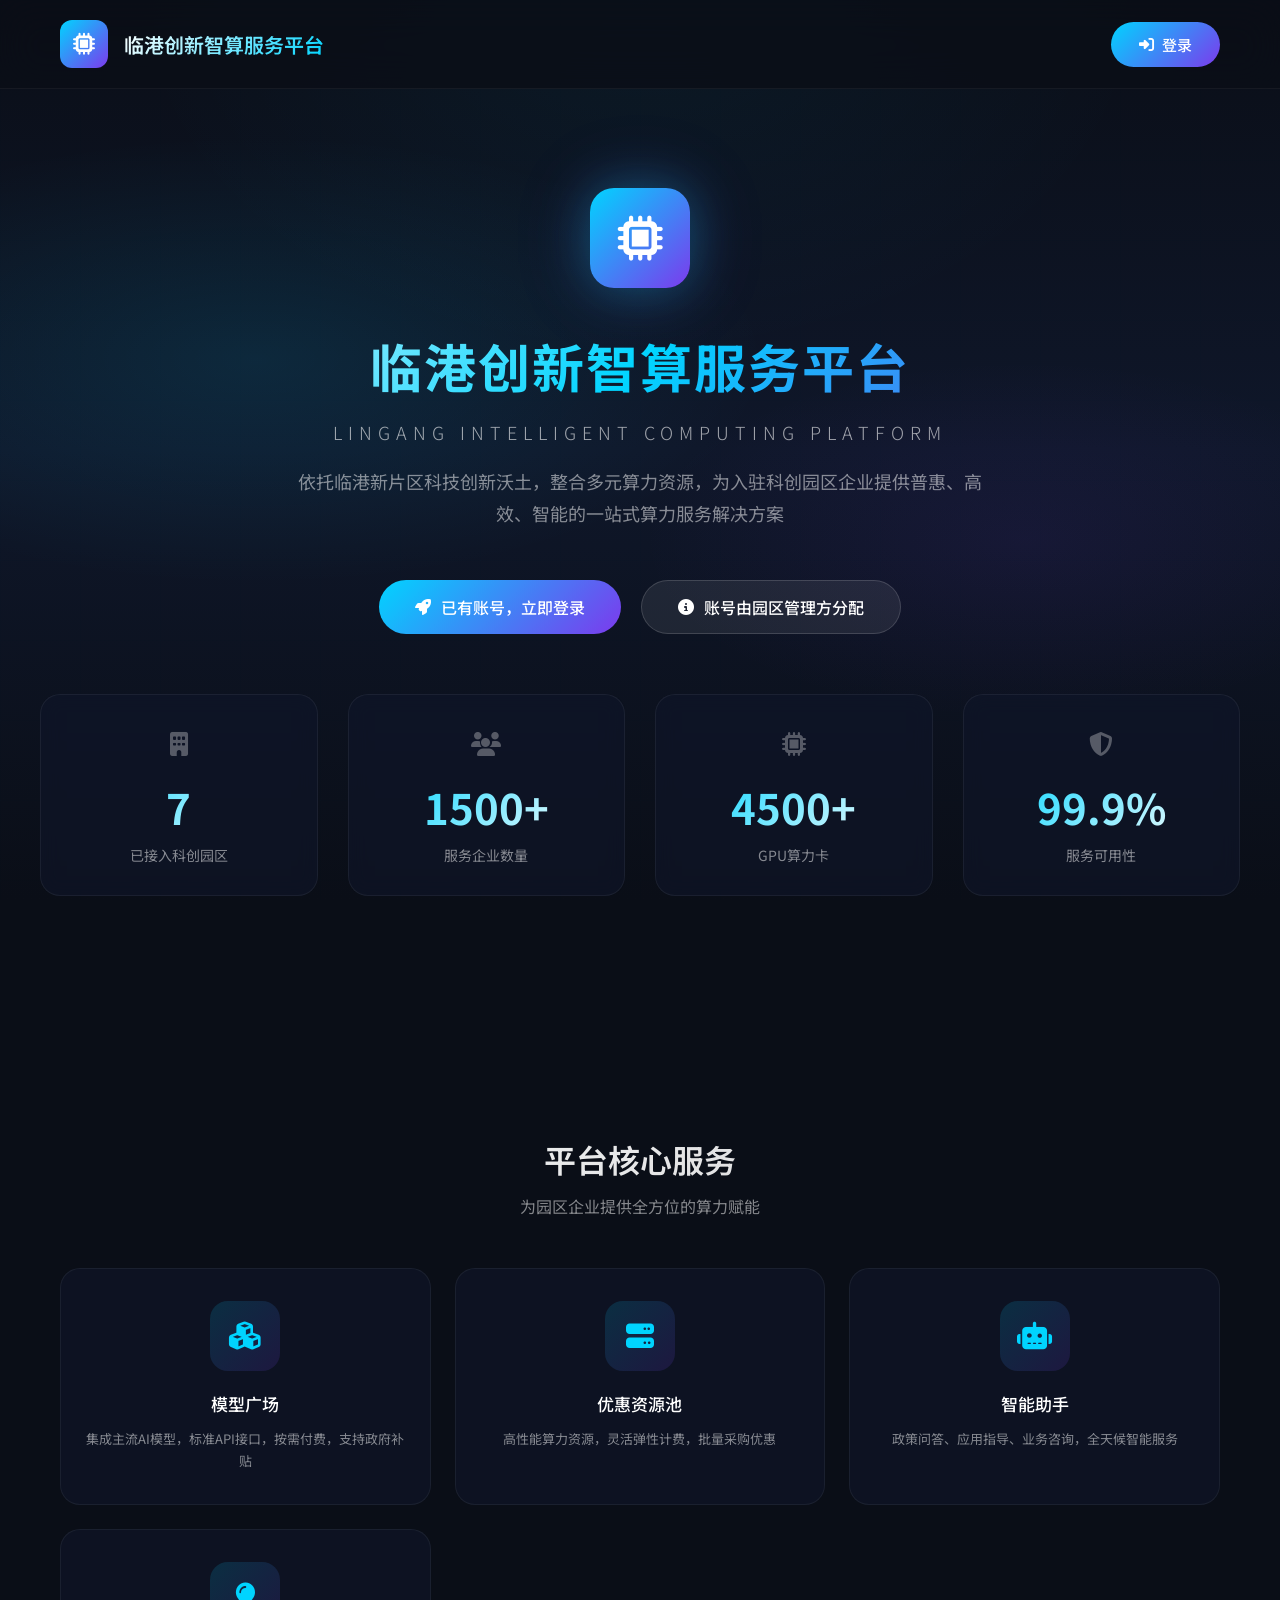
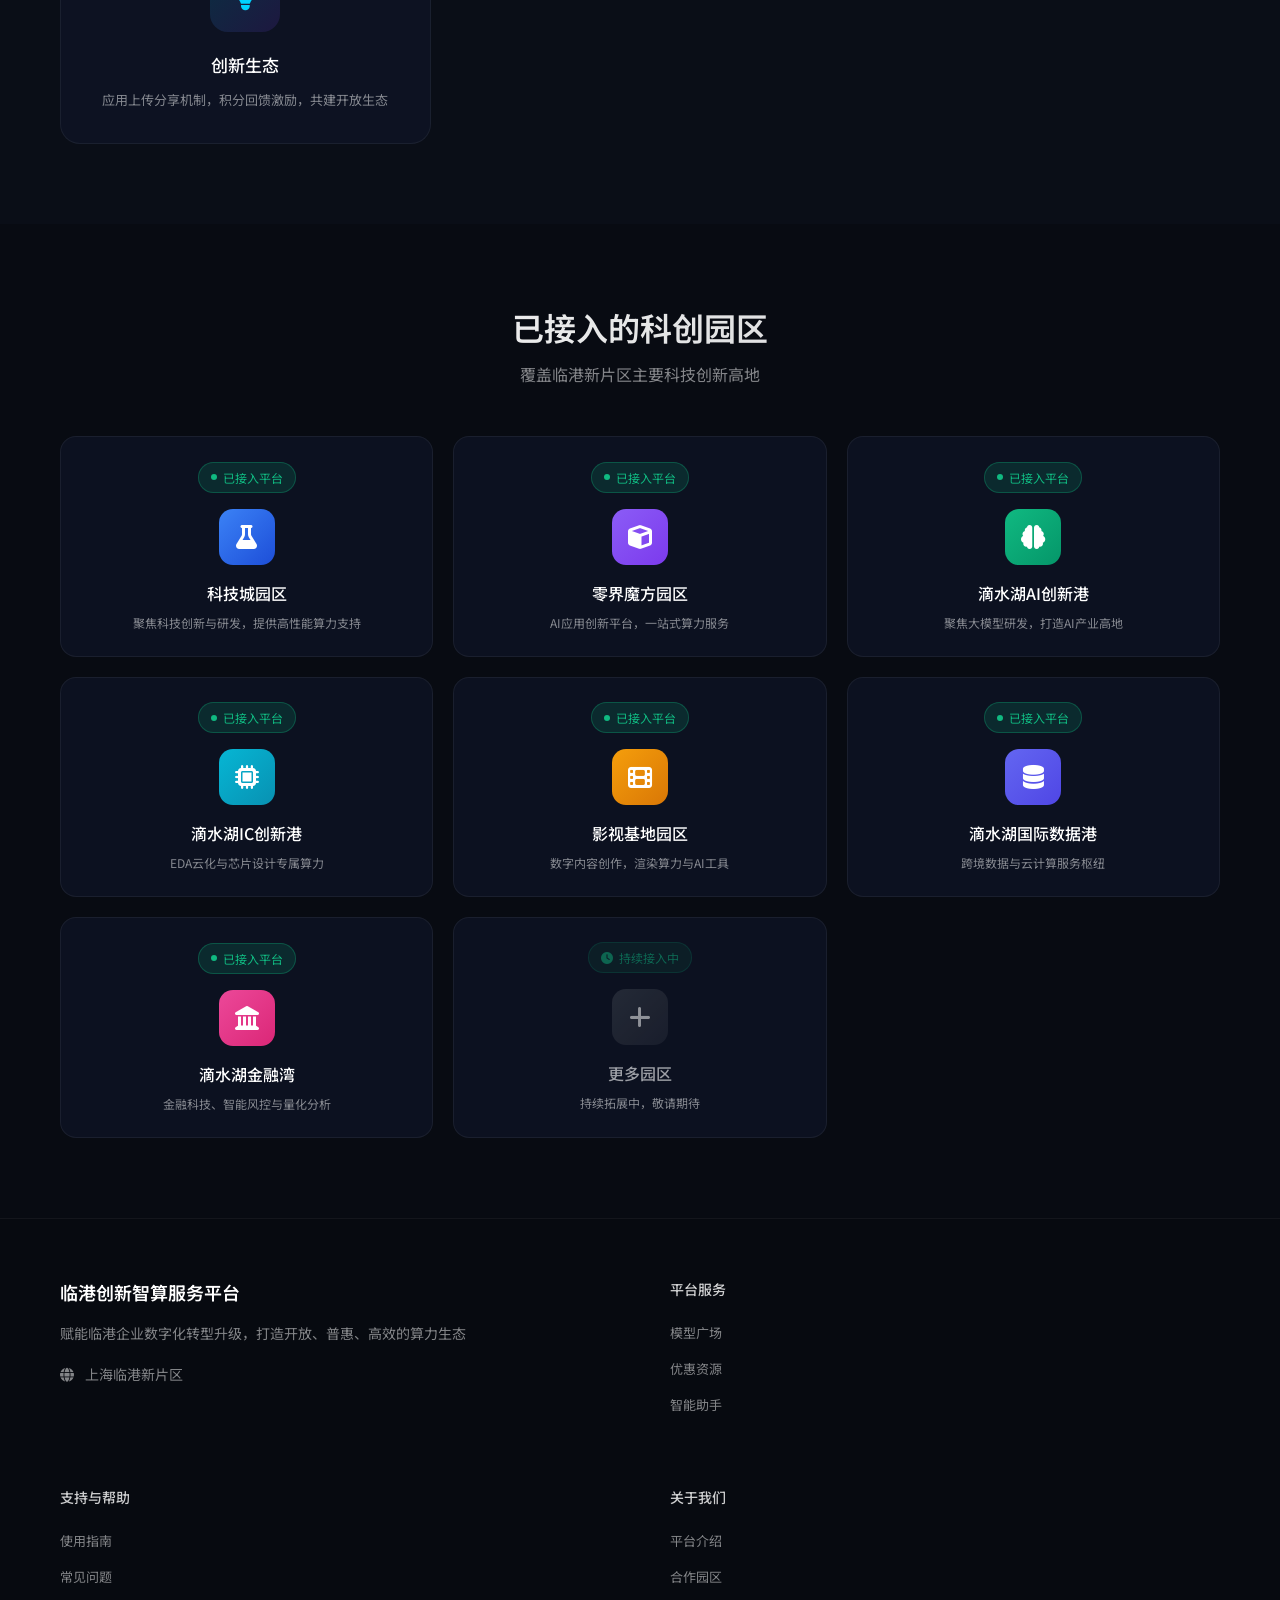
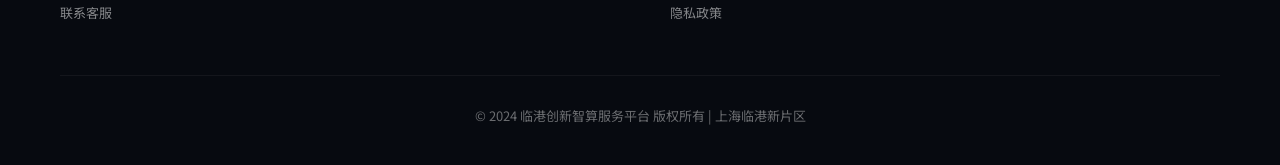
==== commit 55af6790: "更新平台结构和功能" ====
--- a/demo/index.html
+++ b/demo/index.html
@@ -4,386 +4,786 @@
     <meta charset="UTF-8">
     <meta name="viewport" content="width=device-width, initial-scale=1.0">
     <title>临港创新智算服务平台</title>
-    <link rel="stylesheet" href="styles.css">
     <link rel="stylesheet" href="https://cdnjs.cloudflare.com/ajax/libs/font-awesome/6.4.0/css/all.min.css">
-    <script src="config.js"></script>
     <style>
+        @import url('https://fonts.googleapis.com/css2?family=Noto+Sans+SC:wght@300;400;500;700;900&display=swap');
+
+        * {
+            margin: 0;
+            padding: 0;
+            box-sizing: border-box;
+        }
+
         :root {
-            --primary-color: #3b82f6;
-            --primary-dark: #2563eb;
-            --primary-gradient: linear-gradient(135deg, #3b82f6, #2563eb);
+            --primary-blue: #00d4ff;
+            --primary-purple: #7c3aed;
+            --bg-dark: #0a0e17;
+            --bg-card: rgba(15, 23, 42, 0.6);
+        }
+
+        body {
+            font-family: 'Noto Sans SC', -apple-system, BlinkMacSystemFont, sans-serif;
+            background: var(--bg-dark);
+            min-height: 100vh;
+            overflow-x: hidden;
+            color: #fff;
+        }
+
+        /* 动态背景 */
+        .bg-canvas {
+            position: fixed;
+            top: 0;
+            left: 0;
+            width: 100%;
+            height: 100%;
+            z-index: 0;
+            background:
+                radial-gradient(ellipse 80% 50% at 20% 40%, rgba(0, 212, 255, 0.1) 0%, transparent 50%),
+                radial-gradient(ellipse 60% 40% at 80% 60%, rgba(124, 58, 237, 0.08) 0%, transparent 50%),
+                radial-gradient(ellipse 100% 100% at 50% 0%, rgba(0, 212, 255, 0.05) 0%, transparent 40%),
+                linear-gradient(180deg, #0a0e17 0%, #0f172a 50%, #0a0e17 100%);
+        }
+
+        /* 网格背景 */
+        .grid-overlay {
+            position: fixed;
+            top: 0;
+            left: 0;
+            width: 100%;
+            height: 100%;
+            z-index: 1;
+            opacity: 0.3;
+            background-image:
+                linear-gradient(rgba(0, 212, 255, 0.02) 1px, transparent 1px),
+                linear-gradient(90deg, rgba(0, 212, 255, 0.02) 1px, transparent 1px);
+            background-size: 80px 80px;
+            animation: gridMove 30s linear infinite;
+        }
+
+        @keyframes gridMove {
+            0% { transform: translate(0, 0); }
+            100% { transform: translate(80px, 80px); }
+        }
+
+        /* 导航栏 */
+        .navbar {
+            position: fixed;
+            top: 0;
+            left: 0;
+            right: 0;
+            z-index: 100;
+            padding: 20px 60px;
+            display: flex;
+            justify-content: space-between;
+            align-items: center;
+            background: rgba(10, 14, 23, 0.8);
+            backdrop-filter: blur(20px);
+            border-bottom: 1px solid rgba(255, 255, 255, 0.05);
+        }
+
+        .nav-brand {
+            display: flex;
+            align-items: center;
+            gap: 16px;
+        }
+
+        .nav-logo {
+            width: 48px;
+            height: 48px;
+            background: linear-gradient(135deg, var(--primary-blue), var(--primary-purple));
+            border-radius: 12px;
+            display: flex;
+            align-items: center;
+            justify-content: center;
+            font-size: 22px;
+            color: #fff;
+        }
+
+        .nav-brand-name {
+            font-size: 20px;
+            font-weight: 600;
+            background: linear-gradient(135deg, #fff, var(--primary-blue));
+            -webkit-background-clip: text;
+            -webkit-text-fill-color: transparent;
+            background-clip: text;
+        }
+
+        .nav-login {
+            padding: 12px 28px;
+            background: linear-gradient(135deg, var(--primary-blue), var(--primary-purple));
+            border: none;
+            border-radius: 30px;
+            color: #fff;
+            font-size: 15px;
+            font-weight: 500;
+            cursor: pointer;
+            text-decoration: none;
+            transition: all 0.3s;
+            display: inline-flex;
+            align-items: center;
+            gap: 8px;
+        }
+
+        .nav-login:hover {
+            transform: translateY(-2px);
+            box-shadow: 0 10px 30px rgba(0, 212, 255, 0.3);
+        }
+
+        /* 主容器 */
+        .main-container {
+            position: relative;
+            z-index: 10;
+            padding-top: 88px;
+        }
+
+        /* Hero 区域 */
+        .hero {
+            text-align: center;
+            padding: 100px 20px 80px;
+            position: relative;
+        }
+
+        .hero-logo {
+            width: 100px;
+            height: 100px;
+            margin: 0 auto 40px;
+            background: linear-gradient(135deg, var(--primary-blue), var(--primary-purple));
+            border-radius: 24px;
+            display: flex;
+            align-items: center;
+            justify-content: center;
+            font-size: 45px;
+            color: #fff;
+            box-shadow:
+                0 0 50px rgba(0, 212, 255, 0.3),
+                0 0 80px rgba(124, 58, 237, 0.2);
+            animation: logoGlow 4s ease-in-out infinite alternate;
+        }
+
+        @keyframes logoGlow {
+            0% { box-shadow: 0 0 50px rgba(0, 212, 255, 0.3), 0 0 80px rgba(124, 58, 237, 0.2); }
+            100% { box-shadow: 0 0 70px rgba(0, 212, 255, 0.5), 0 0 100px rgba(124, 58, 237, 0.3); }
+        }
+
+        .hero h1 {
+            font-size: 52px;
+            font-weight: 700;
+            margin-bottom: 16px;
+            background: linear-gradient(135deg, #fff 0%, var(--primary-blue) 50%, var(--primary-purple) 100%);
+            -webkit-background-clip: text;
+            -webkit-text-fill-color: transparent;
+            background-clip: text;
+            letter-spacing: 2px;
+        }
+
+        .hero-subtitle {
+            font-size: 18px;
+            color: rgba(255, 255, 255, 0.6);
+            font-weight: 300;
+            letter-spacing: 6px;
+            margin-bottom: 20px;
+        }
+
+        .hero-description {
+            font-size: 18px;
+            color: rgba(255, 255, 255, 0.5);
+            max-width: 700px;
+            margin: 0 auto 50px;
+            line-height: 1.8;
+        }
+
+        .hero-cta {
+            display: flex;
+            justify-content: center;
+            gap: 20px;
+            margin-bottom: 60px;
+        }
+
+        .cta-button {
+            padding: 14px 36px;
+            border: none;
+            border-radius: 30px;
+            font-size: 16px;
+            font-weight: 500;
+            cursor: pointer;
+            transition: all 0.3s;
+            text-decoration: none;
+            display: inline-flex;
+            align-items: center;
+            gap: 10px;
+        }
+
+        .cta-primary {
+            background: linear-gradient(135deg, var(--primary-blue), var(--primary-purple));
+            color: #fff;
+        }
+
+        .cta-primary:hover {
+            transform: translateY(-2px);
+            box-shadow: 0 10px 30px rgba(0, 212, 255, 0.3);
+        }
+
+        .cta-secondary {
+            background: rgba(255, 255, 255, 0.08);
+            color: #fff;
+            border: 1px solid rgba(255, 255, 255, 0.15);
+        }
+
+        .cta-secondary:hover {
+            background: rgba(255, 255, 255, 0.12);
+        }
+
+        /* 数据统计 */
+        .stats-grid {
+            display: grid;
+            grid-template-columns: repeat(4, 1fr);
+            gap: 30px;
+            max-width: 1200px;
+            margin: 0 auto 80px;
+        }
+
+        .stat-card {
+            text-align: center;
+            padding: 30px;
+            background: var(--bg-card);
+            border: 1px solid rgba(255, 255, 255, 0.06);
+            border-radius: 20px;
+            backdrop-filter: blur(10px);
+        }
+
+        .stat-value {
+            font-size: 42px;
+            font-weight: 700;
+            background: linear-gradient(135deg, var(--primary-blue), #fff);
+            -webkit-background-clip: text;
+            -webkit-text-fill-color: transparent;
+            background-clip: text;
+            margin-bottom: 8px;
+        }
+
+        .stat-label {
+            font-size: 14px;
+            color: rgba(255, 255, 255, 0.5);
+        }
+
+        .stat-icon {
+            font-size: 24px;
+            color: rgba(255, 255, 255, 0.3);
+            margin-bottom: 16px;
+        }
+
+        /* 服务优势 */
+        .features-section {
+            padding: 80px 60px;
+            max-width: 1400px;
+            margin: 0 auto;
+        }
+
+        .section-header {
+            text-align: center;
+            margin-bottom: 50px;
+        }
+
+        .section-title {
+            font-size: 32px;
+            font-weight: 600;
+            margin-bottom: 12px;
+            background: linear-gradient(135deg, #fff, rgba(255,255,255,0.8));
+            -webkit-background-clip: text;
+            -webkit-text-fill-color: transparent;
+            background-clip: text;
+        }
+
+        .section-subtitle {
+            font-size: 16px;
+            color: rgba(255, 255, 255, 0.5);
+        }
+
+        .features-grid {
+            display: grid;
+            grid-template-columns: repeat(4, 1fr);
+            gap: 24px;
+        }
+
+        .feature-card {
+            background: var(--bg-card);
+            border: 1px solid rgba(255, 255, 255, 0.06);
+            border-radius: 20px;
+            padding: 32px 24px;
+            text-align: center;
+            transition: all 0.4s;
+            cursor: default;
+        }
+
+        .feature-card:hover {
+            transform: translateY(-8px);
+            border-color: rgba(255, 255, 255, 0.12);
+            box-shadow: 0 20px 40px rgba(0, 0, 0, 0.3);
+        }
+
+        .feature-icon-box {
+            width: 70px;
+            height: 70px;
+            margin: 0 auto 20px;
+            background: linear-gradient(135deg, rgba(0, 212, 255, 0.15), rgba(124, 58, 237, 0.15));
+            border-radius: 18px;
+            display: flex;
+            align-items: center;
+            justify-content: center;
+            font-size: 28px;
+            color: var(--primary-blue);
+        }
+
+        .feature-title {
+            font-size: 17px;
+            font-weight: 500;
+            margin-bottom: 12px;
+            color: #fff;
+        }
+
+        .feature-desc {
+            font-size: 13px;
+            color: rgba(255, 255, 255, 0.5);
+            line-height: 1.7;
+        }
+
+        /* 园区展示 */
+        .parks-section {
+            padding: 80px 60px;
+            background: rgba(0, 0, 0, 0.2);
+        }
+
+        .parks-grid {
+            display: grid;
+            grid-template-columns: repeat(4, 1fr);
+            gap: 20px;
+            max-width: 1600px;
+            margin: 0 auto;
+        }
+
+        .park-card {
+            background: var(--bg-card);
+            border: 1px solid rgba(255, 255, 255, 0.06);
+            border-radius: 16px;
+            padding: 24px 20px;
+            text-align: center;
+            transition: all 0.4s;
+        }
+
+        .park-card:hover {
+            border-color: rgba(255, 255, 255, 0.12);
+            background: rgba(255, 255, 255, 0.04);
+        }
+
+        .park-status {
+            display: inline-flex;
+            align-items: center;
+            gap: 6px;
+            padding: 6px 12px;
+            background: rgba(16, 185, 129, 0.15);
+            border: 1px solid rgba(16, 185, 129, 0.3);
+            border-radius: 20px;
+            font-size: 12px;
+            color: #10b981;
+            margin-bottom: 16px;
+        }
+
+        .park-status-dot {
+            width: 6px;
+            height: 6px;
+            background: #10b981;
+            border-radius: 50%;
+            animation: pulse 2s ease-in-out infinite;
+        }
+
+        @keyframes pulse {
+            0%, 100% { opacity: 1; }
+            50% { opacity: 0.5; }
+        }
+
+        .park-icon {
+            width: 56px;
+            height: 56px;
+            margin: 0 auto 16px;
+            border-radius: 14px;
+            display: flex;
+            align-items: center;
+            justify-content: center;
+            font-size: 24px;
+        }
+
+        .park-name {
+            font-size: 16px;
+            font-weight: 500;
+            margin-bottom: 8px;
+            color: #fff;
+        }
+
+        .park-desc {
+            font-size: 12px;
+            color: rgba(255, 255, 255, 0.5);
+            line-height: 1.6;
+        }
+
+        /* 主题色 */
+        .park-tech .park-icon { background: linear-gradient(135deg, #3b82f6, #1d4ed8); }
+        .park-media .park-icon { background: linear-gradient(135deg, #f59e0b, #d97706); }
+        .park-cube .park-icon { background: linear-gradient(135deg, #8b5cf6, #7c3aed); }
+        .park-ai .park-icon { background: linear-gradient(135deg, #10b981, #059669); }
+        .park-ic .park-icon { background: linear-gradient(135deg, #06b6d4, #0891b2); }
+        .park-data .park-icon { background: linear-gradient(135deg, #6366f1, #4f46e5); }
+        .park-finance .park-icon { background: linear-gradient(135deg, #ec4899, #db2777); }
+
+        /* 底部 */
+        .footer {
+            padding: 60px 60px 40px;
+            border-top: 1px solid rgba(255, 255, 255, 0.05);
+            background: rgba(0, 0, 0, 0.3);
+        }
+
+        .footer-grid {
+            display: grid;
+            grid-template-columns: 2fr 1fr 1fr 1fr;
+            gap: 60px;
+            max-width: 1400px;
+            margin: 0 auto 40px;
+        }
+
+        .footer-brand h4 {
+            font-size: 18px;
+            font-weight: 600;
+            margin-bottom: 16px;
+            color: #fff;
+        }
+
+        .footer-brand p {
+            font-size: 14px;
+            color: rgba(255, 255, 255, 0.5);
+            line-height: 1.8;
+            margin-bottom: 16px;
+        }
+
+        .footer-brand-links {
+            color: var(--primary-blue);
+            font-size: 13px;
+        }
+
+        .footer-column h4 {
+            font-size: 14px;
+            font-weight: 500;
+            margin-bottom: 20px;
+            color: rgba(255, 255, 255, 0.8);
+        }
+
+        .footer-links {
+            list-style: none;
+        }
+
+        .footer-links li {
+            margin-bottom: 12px;
+        }
+
+        .footer-links a {
+            color: rgba(255, 255, 255, 0.5);
+            text-decoration: none;
+            font-size: 13px;
+            transition: color 0.3s;
+        }
+
+        .footer-links a:hover {
+            color: var(--primary-blue);
+        }
+
+        .footer-bottom {
+            text-align: center;
+            padding-top: 30px;
+            border-top: 1px solid rgba(255, 255, 255, 0.05);
+            color: rgba(255, 255, 255, 0.4);
+            font-size: 13px;
+        }
+
+        /* 响应式 */
+        @media (max-width: 1400px) {
+            .features-grid, .parks-grid {
+                grid-template-columns: repeat(3, 1fr);
+            }
+            .footer-grid {
+                grid-template-columns: repeat(2, 1fr);
+            }
+        }
+
+        @media (max-width: 1000px) {
+            .nav-brand-name { display: none; }
+            .hero h1 { font-size: 38px; }
+            .stats-grid { grid-template-columns: repeat(2, 1fr); }
+            .features-grid, .parks-grid {
+                grid-template-columns: repeat(2, 1fr);
+            }
+            .navbar { padding: 16px 24px; }
+            .footer-grid { grid-template-columns: 1fr; gap: 30px; }
+        }
+
+        @media (max-width: 640px) {
+            .features-grid, .parks-grid, .stats-grid {
+                grid-template-columns: 1fr;
+            }
+            .hero-cta { flex-direction: column; align-items: center; }
+            .hero { padding: 60px 16px 40px; }
+            .features-section, .parks-section { padding: 40px 24px; }
         }
     </style>
 </head>
-<body onload="initParkPage()">
-    <!-- 顶部导航栏 -->
-    <header class="header">
-        <div class="header-container">
-            <div class="logo">
+<body>
+    <!-- 背景层 -->
+    <div class="bg-canvas"></div>
+    <div class="grid-overlay"></div>
+
+    <!-- 导航栏 -->
+    <nav class="navbar">
+        <div class="nav-brand">
+            <div class="nav-logo">
                 <i class="fas fa-microchip"></i>
-                <span id="siteTitle">临港创新智算服务平台</span>
-            </div>
-            <nav class="nav" id="mainNav">
-                <a href="portal.html" class="nav-item" style="opacity:0.7"><i class="fas fa-th-large"></i> 切换园区</a>
-                <a href="index.html" class="nav-item">首页</a>
-                <a href="models.html" class="nav-item" data-feature="models">模型广场</a>
-                <a href="resources.html" class="nav-item" data-feature="resources">优惠资源</a>
-                <a href="agent.html" class="nav-item" data-feature="agent">智能助手</a>
-                <a href="innovation.html" class="nav-item" data-feature="innovation">创新世界</a>
-                <a href="activities.html" class="nav-item" data-feature="activities">线下活动</a>
-                <a href="dashboard.html" class="nav-item">控制台</a>
-            </nav>
-            <div class="auth-buttons">
-                <button class="btn-secondary" onclick="showLoginModal()">登录</button>
-                <button class="btn-primary" onclick="showLoginModal()">注册</button>
-            </div>
-            <div class="user-info" id="userInfo" style="display: none;">
-                <div class="user-avatar">
-                    <i class="fas fa-user"></i>
-                </div>
-                <div class="user-name" id="userName">企业用户</div>
-                <div class="user-dropdown">
-                    <a href="dashboard.html"><i class="fas fa-user-circle"></i> 个人中心</a>
-                    <a href="dashboard.html"><i class="fas fa-file-invoice-dollar"></i> 账单中心</a>
-                    <a href="dashboard.html"><i class="fas fa-cog"></i> 平台管理</a>
-                    <a href="#" onclick="logout()"><i class="fas fa-sign-out-alt"></i> 退出登录</a>
-                </div>
-            </div>
+            </div>
+            <span class="nav-brand-name">临港创新智算服务平台</span>
         </div>
-    </header>
-
-    <!-- 英雄横幅 -->
-    <section class="hero">
-        <div class="hero-content">
-            <h1 id="heroTitle">赋能临港企业数字化转型升级</h1>
-            <p class="hero-subtitle" id="heroSubtitle">普惠、高效、灵活的算力服务一站式解决方案</p>
-            <div class="hero-buttons">
-                <a href="dashboard.html" class="btn btn-primary btn-large">立即体验</a>
-                <a href="models.html" class="btn btn-secondary btn-large">了解更多</a>
-            </div>
-        </div>
-        <div class="hero-stats">
-            <div class="stat-item">
-                <div class="stat-number" id="statCompanies">500+</div>
-                <div class="stat-label">服务企业</div>
-            </div>
-            <div class="stat-item">
-                <div class="stat-number" id="statGpus">1000+</div>
-                <div class="stat-label">覆盖GPU卡</div>
-            </div>
-            <div class="stat-item">
-                <div class="stat-number" id="statAvailability">99.9%</div>
-                <div class="stat-label">服务可用性</div>
-            </div>
-            <div class="stat-item">
-                <div class="stat-number" id="statSubsidy">50%</div>
-                <div class="stat-label">平均补贴比例</div>
-            </div>
-        </div>
-    </section>
-
-    <!-- 核心功能介绍 -->
-    <section class="features">
-        <div class="container">
-            <h2 class="section-title">核心功能</h2>
-            <p class="section-subtitle">为园区企业提供全方位的算力赋能服务</p>
+        <a href="login.html" class="nav-login">
+            <i class="fas fa-sign-in-alt"></i>
+            登录
+        </a>
+    </nav>
+
+    <!-- 主内容 -->
+    <div class="main-container">
+        <!-- Hero 区域 -->
+        <section class="hero">
+            <div class="hero-logo">
+                <i class="fas fa-microchip"></i>
+            </div>
+            <h1>临港创新智算服务平台</h1>
+            <p class="hero-subtitle">LINGANG INTELLIGENT COMPUTING PLATFORM</p>
+            <p class="hero-description">
+                依托临港新片区科技创新沃土，整合多元算力资源，为入驻科创园区企业提供普惠、高效、智能的一站式算力服务解决方案
+            </p>
+
+            <div class="hero-cta">
+                <a href="login.html" class="cta-button cta-primary">
+                    <i class="fas fa-rocket"></i>
+                    已有账号，立即登录
+                </a>
+                <span class="cta-button cta-secondary" style="cursor: default;">
+                    <i class="fas fa-info-circle"></i>
+                    账号由园区管理方分配
+                </span>
+            </div>
+
+            <!-- 数据统计 -->
+            <div class="stats-grid">
+                <div class="stat-card">
+                    <div class="stat-icon"><i class="fas fa-building"></i></div>
+                    <div class="stat-value">7</div>
+                    <div class="stat-label">已接入科创园区</div>
+                </div>
+                <div class="stat-card">
+                    <div class="stat-icon"><i class="fas fa-users"></i></div>
+                    <div class="stat-value">1500+</div>
+                    <div class="stat-label">服务企业数量</div>
+                </div>
+                <div class="stat-card">
+                    <div class="stat-icon"><i class="fas fa-microchip"></i></div>
+                    <div class="stat-value">4500+</div>
+                    <div class="stat-label">GPU算力卡</div>
+                </div>
+                <div class="stat-card">
+                    <div class="stat-icon"><i class="fas fa-shield-alt"></i></div>
+                    <div class="stat-value">99.9%</div>
+                    <div class="stat-label">服务可用性</div>
+                </div>
+            </div>
+        </section>
+
+        <!-- 服务优势 -->
+        <section class="features-section">
+            <div class="section-header">
+                <h2 class="section-title">平台核心服务</h2>
+                <p class="section-subtitle">为园区企业提供全方位的算力赋能</p>
+            </div>
+
             <div class="features-grid">
                 <div class="feature-card">
-                    <div class="feature-icon">
+                    <div class="feature-icon-box">
                         <i class="fas fa-cubes"></i>
                     </div>
-                    <h3>模型广场</h3>
-                    <p>集成主流开源大模型、行业专用模型，通过标准API接口按tokens计费，支持政府补贴与企业让利双重支持</p>
-                    <a href="models.html" class="feature-link">了解更多 <i class="fas fa-arrow-right"></i></a>
+                    <h3 class="feature-title">模型广场</h3>
+                    <p class="feature-desc">集成主流AI模型，标准API接口，按需付费，支持政府补贴</p>
                 </div>
                 <div class="feature-card">
-                    <div class="feature-icon">
+                    <div class="feature-icon-box">
                         <i class="fas fa-server"></i>
                     </div>
-                    <h3>优惠资源池</h3>
-                    <p>整合裸金属资源，提供按卡时计费的弹性算力服务，通过批量采购优势惠及园区企业</p>
-                    <a href="resources.html" class="feature-link">了解更多 <i class="fas fa-arrow-right"></i></a>
+                    <h3 class="feature-title">优惠资源池</h3>
+                    <p class="feature-desc">高性能算力资源，灵活弹性计费，批量采购优惠</p>
                 </div>
                 <div class="feature-card">
-                    <div class="feature-icon">
+                    <div class="feature-icon-box">
                         <i class="fas fa-robot"></i>
                     </div>
-                    <h3>智能助手</h3>
-                    <p>政策问答、应用技巧、业务咨询三大智能助手矩阵，助力企业快速上手平台功能</p>
-                    <a href="agent.html" class="feature-link">了解更多 <i class="fas fa-arrow-right"></i></a>
+                    <h3 class="feature-title">智能助手</h3>
+                    <p class="feature-desc">政策问答、应用指导、业务咨询，全天候智能服务</p>
                 </div>
                 <div class="feature-card">
-                    <div class="feature-icon">
+                    <div class="feature-icon-box">
                         <i class="fas fa-lightbulb"></i>
                     </div>
-                    <h3>创新世界</h3>
-                    <p>支持用户上传自研应用，应用被调用后可返还积分，积分可用于兑换算力资源</p>
-                    <a href="innovation.html" class="feature-link">了解更多 <i class="fas fa-arrow-right"></i></a>
-                </div>
+                    <h3 class="feature-title">创新生态</h3>
+                    <p class="feature-desc">应用上传分享机制，积分回馈激励，共建开放生态</p>
+                </div>
+            </div>
+        </section>
+
+        <!-- 园区展示 -->
+        <section class="parks-section">
+            <div class="section-header">
+                <h2 class="section-title">已接入的科创园区</h2>
+                <p class="section-subtitle">覆盖临港新片区主要科技创新高地</p>
+            </div>
+
+            <div class="parks-grid">
+                <!-- 科技城 -->
+                <div class="park-card park-tech">
+                    <div class="park-status">
+                        <span class="park-status-dot"></span>
+                        已接入平台
+                    </div>
+                    <div class="park-icon"><i class="fas fa-flask"></i></div>
+                    <h3 class="park-name">科技城园区</h3>
+                    <p class="park-desc">聚焦科技创新与研发，提供高性能算力支持</p>
+                </div>
+
+                <!-- 零界魔方 -->
+                <div class="park-card park-cube">
+                    <div class="park-status">
+                        <span class="park-status-dot"></span>
+                        已接入平台
+                    </div>
+                    <div class="park-icon"><i class="fas fa-cube"></i></div>
+                    <h3 class="park-name">零界魔方园区</h3>
+                    <p class="park-desc">AI应用创新平台，一站式算力服务</p>
+                </div>
+
+                <!-- AI创新港 -->
+                <div class="park-card park-ai">
+                    <div class="park-status">
+                        <span class="park-status-dot"></span>
+                        已接入平台
+                    </div>
+                    <div class="park-icon"><i class="fas fa-brain"></i></div>
+                    <h3 class="park-name">滴水湖AI创新港</h3>
+                    <p class="park-desc">聚焦大模型研发，打造AI产业高地</p>
+                </div>
+
+                <!-- IC创新港 -->
+                <div class="park-card park-ic">
+                    <div class="park-status">
+                        <span class="park-status-dot"></span>
+                        已接入平台
+                    </div>
+                    <div class="park-icon"><i class="fas fa-microchip"></i></div>
+                    <h3 class="park-name">滴水湖IC创新港</h3>
+                    <p class="park-desc">EDA云化与芯片设计专属算力</p>
+                </div>
+
+                <!-- 影视基地 -->
+                <div class="park-card park-media">
+                    <div class="park-status">
+                        <span class="park-status-dot"></span>
+                        已接入平台
+                    </div>
+                    <div class="park-icon"><i class="fas fa-film"></i></div>
+                    <h3 class="park-name">影视基地园区</h3>
+                    <p class="park-desc">数字内容创作，渲染算力与AI工具</p>
+                </div>
+
+                <!-- 国际数据港 -->
+                <div class="park-card park-data">
+                    <div class="park-status">
+                        <span class="park-status-dot"></span>
+                        已接入平台
+                    </div>
+                    <div class="park-icon"><i class="fas fa-database"></i></div>
+                    <h3 class="park-name">滴水湖国际数据港</h3>
+                    <p class="park-desc">跨境数据与云计算服务枢纽</p>
+                </div>
+
+                <!-- 金融湾 -->
+                <div class="park-card park-finance">
+                    <div class="park-status">
+                        <span class="park-status-dot"></span>
+                        已接入平台
+                    </div>
+                    <div class="park-icon"><i class="fas fa-landmark"></i></div>
+                    <h3 class="park-name">滴水湖金融湾</h3>
+                    <p class="park-desc">金融科技、智能风控与量化分析</p>
+                </div>
+
+                <!-- 更多 -->
+                <div class="park-card">
+                    <div class="park-status" style="opacity: 0.5;">
+                        <i class="fas fa-clock"></i>
+                        持续接入中
+                    </div>
+                    <div class="park-icon" style="background: linear-gradient(135deg, rgba(255,255,255,0.1), rgba(255,255,255,0.05));">
+                        <i class="fas fa-plus" style="color: rgba(255,255,255,0.5);"></i>
+                    </div>
+                    <h3 class="park-name" style="color: rgba(255,255,255,0.6);">更多园区</h3>
+                    <p class="park-desc">持续拓展中，敬请期待</p>
+                </div>
+            </div>
+        </section>
+    </div>
+
+    <!-- 底部 -->
+    <footer class="footer">
+        <div class="footer-grid">
+            <div class="footer-brand">
+                <h4>临港创新智算服务平台</h4>
+                <p>赋能临港企业数字化转型升级，打造开放、普惠、高效的算力生态</p>
+                <p class="footer-brand-links">
+                    <i class="fas fa-globe" style="margin-right: 8px;"></i>
+                    上海临港新片区
+                </p>
+            </div>
+
+            <div class="footer-column">
+                <h4>平台服务</h4>
+                <ul class="footer-links">
+                    <li><a href="#">模型广场</a></li>
+                    <li><a href="#">优惠资源</a></li>
+                    <li><a href="#">智能助手</a></li>
+                </ul>
+            </div>
+
+            <div class="footer-column">
+                <h4>支持与帮助</h4>
+                <ul class="footer-links">
+                    <li><a href="#">使用指南</a></li>
+                    <li><a href="#">常见问题</a></li>
+                    <li><a href="#">联系客服</a></li>
+                </ul>
+            </div>
+
+            <div class="footer-column">
+                <h4>关于我们</h4>
+                <ul class="footer-links">
+                    <li><a href="#">平台介绍</a></li>
+                    <li><a href="#">合作园区</a></li>
+                    <li><a href="#">隐私政策</a></li>
+                </ul>
             </div>
         </div>
-    </section>
-
-    <!-- 线下活动预览 -->
-    <section class="section-light">
-        <div class="container">
-            <h2 class="section-title">近期活动</h2>
-            <p class="section-subtitle"线上线下联动，促进园区企业资源对接与交流协作</p>
-            <div class="activity-list">
-                <div class="activity-card">
-                    <div class="activity-date">
-                        <div class="date-month">2月</div>
-                        <div class="date-day">20</div>
-                    </div>
-                    <div class="activity-content">
-                        <h4>AI算力应用技术沙龙</h4>
-                        <p class="activity-desc">邀请行业专家分享AI算力在各行业的应用实践案例</p>
-                        <div class="activity-meta">
-                            <span><i class="fas fa-clock"></i> 14:00-17:00</span>
-                            <span><i class="fas fa-map-marker-alt"></i> 临港魔方A栋会议室</span>
-                        </div>
-                    </div>
-                    <a href="activities.html" class="btn btn-primary btn-small">查看详情</a>
-                </div>
-                <div class="activity-card">
-                    <div class="activity-date">
-                        <div class="date-month">2月</div>
-                        <div class="date-day">28</div>
-                    </div>
-                    <div class="activity-content">
-                        <h4>初创企业项目路演</h4>
-                        <p class="activity-desc">为初创企业提供展示平台，对接投资机会和产业资源</p>
-                        <div class="activity-meta">
-                            <span><i class="fas fa-clock"></i> 13:30-17:30</span>
-                            <span><i class="fas fa-map-marker-alt"></i> 临港创新中心</span>
-                        </div>
-                    </div>
-                    <a href="activities.html" class="btn btn-primary btn-small">查看详情</a>
-                </div>
-            </div>
-            <div style="text-align: center; margin-top: 30px;">
-                <a href="activities.html" class="btn btn-secondary">查看全部活动</a>
-            </div>
-        </div>
-    </section>
-
-    <!-- 合作方 -->
-    <section class="partners">
-        <div class="container">
-            <h2 class="section-title">合作方</h2>
-            <div class="partners-grid">
-                <div class="partner-item">
-                    <div class="partner-logo">
-                        <i class="fas fa-landmark"></i>
-                    </div>
-                    <h4>临港管委会</h4>
-                    <p>政策引导方</p>
-                </div>
-                <div class="partner-item">
-                    <div class="partner-logo">
-                        <i class="fas fa-database"></i>
-                    </div>
-                    <h4>上海有孚网络</h4>
-                    <p>资源供应方</p>
-                </div>
-                <div class="partner-item">
-                    <div class="partner-logo">
-                        <i class="fas fa-laptop-code"></i>
-                    </div>
-                    <h4>上海成电福智</h4>
-                    <p>技术开发方</p>
-                </div>
-                <div class="partner-item">
-                    <div class="partner-logo">
-                        <i class="fas fa-cube"></i>
-                    </div>
-                    <h4>临港魔方</h4>
-                    <p>园区运营</p>
-                </div>
-            </div>
-        </div>
-    </section>
-
-    <!-- 页脚 -->
-    <footer class="footer">
-        <div class="container">
-            <div class="footer-top">
-                <div class="footer-section">
-                    <h4>平台服务</h4>
-                    <ul>
-                        <li><a href="models.html">模型广场</a></li>
-                        <li><a href="resources.html">优惠资源</a></li>
-                        <li><a href="agent.html">智能助手</a></li>
-                        <li><a href="innovation.html">创新世界</a></li>
-                    </ul>
-                </div>
-                <div class="footer-section">
-                    <h4>开发者中心</h4>
-                    <ul>
-                        <li><a href="#">API文档</a></li>
-                        <li><a href="#">SDK下载</a></li>
-                        <li><a href="#">技术论坛</a></li>
-                        <li><a href="#">开源项目</a></li>
-                    </ul>
-                </div>
-                <div class="footer-section">
-                    <h4>支持与帮助</h4>
-                    <ul>
-                        <li><a href="#">使用指南</a></li>
-                        <li><a href="#">常见问题</a></li>
-                        <li><a href="#">联系我们</a></li>
-                        <li><a href="#">意见反馈</a></li>
-                    </ul>
-                </div>
-                <div class="footer-section contact">
-                    <h4>联系我们</h4>
-                    <p><i class="fas fa-phone"></i> 400-XXX-XXXX</p>
-                    <p><i class="fas fa-envelope"></i> service@lingang-ai.com</p>
-                    <p><i class="fas fa-map-marker-alt"></i> 上海市临港新片区...</p>
-                </div>
-            </div>
-            <div class="footer-bottom">
-                <div class="footer-left">
-                    <p>&copy; 2024 临港创新智算服务平台 版权所有</p>
-                </div>
-                <div class="footer-right">
-                    <a href="#">隐私政策</a>
-                    <a href="#">服务条款</a>
-                    <a href="#">备案信息</a>
-                </div>
-            </div>
+
+        <div class="footer-bottom">
+            <p>&copy; 2024 临港创新智算服务平台 版权所有 | 上海临港新片区</p>
         </div>
     </footer>
-
-    <!-- 登录模态框 -->
-    <div class="modal" id="loginModal">
-        <div class="modal-content">
-            <div class="modal-header">
-                <h3>登录</h3>
-                <button class="modal-close" onclick="closeModal('loginModal')">&times;</button>
-            </div>
-            <div class="modal-body">
-                <form id="loginForm">
-                    <div class="form-group">
-                        <label>用户名/手机号</label>
-                        <input type="text" id="loginUsername" placeholder="请输入用户名或手机号">
-                    </div>
-                    <div class="form-group">
-                        <label>密码</label>
-                        <input type="password" id="loginPassword" placeholder="请输入密码">
-                    </div>
-                    <button type="submit" class="btn btn-primary btn-block">登录</button>
-                </form>
-                <div class="modal-footer-text">
-                    <span>还没有账号？<a href="#" onclick="switchToRegister()">立即注册</a></span>
-                </div>
-            </div>
-        </div>
-    </div>
-
-    <!-- 注册模态框 -->
-    <div class="modal" id="registerModal">
-        <div class="modal-content">
-            <div class="modal-header">
-                <h3>注册</h3>
-                <button class="modal-close" onclick="closeModal('registerModal')">&times;</button>
-            </div>
-            <div class="modal-body">
-                <form id="registerForm">
-                    <div class="form-group">
-                        <label>企业名称</label>
-                        <input type="text" id="registerCompany" placeholder="请输入企业名称">
-                    </div>
-                    <div class="form-group">
-                        <label>联系人姓名</label>
-                        <input type="text" id="registerName" placeholder="请输入联系人姓名">
-                    </div>
-                    <div class="form-group">
-                        <label>手机号</label>
-                        <input type="tel" id="registerPhone" placeholder="请输入手机号">
-                    </div>
-                    <div class="form-group">
-                        <label>密码</label>
-                        <input type="password" id="registerPassword" placeholder="请输入密码（至少6位）">
-                    </div>
-                    <div class="form-group">
-                        <label>所属园区</label>
-                        <select id="registerPark">
-                            <option value="">请选择所属园区</option>
-                            <option value="mf">临港魔方</option>
-                            <option value="other">其他园区</option>
-                        </select>
-                    </div>
-                    <button type="submit" class="btn btn-primary btn-block">注册</button>
-                </form>
-                <div class="modal-footer-text">
-                    <span>已有账号？<a href="#" onclick="switchToLogin()">立即登录</a></span>
-                </div>
-            </div>
-        </div>
-    </div>
-
-    <!-- 智能助手聊天窗口 -->
-    <div class="chat-widget" id="chatWidget">
-        <div class="chat-header">
-            <div class="chat-title">
-                <i class="fas fa-robot"></i>
-                <span id="chatAgentName">智能助手</span>
-            </div>
-            <button class="chat-close" onclick="closeChat()">&times;</button>
-        </div>
-        <div class="chat-messages" id="chatMessages">
-            <div class="chat-message agent">
-                <div class="message-avatar">
-                    <i class="fas fa-robot"></i>
-                </div>
-                <div class="message-content">
-                    <p>您好！我是智能助手。请问有什么可以帮助您的？</p>
-                </div>
-            </div>
-        </div>
-        <div class="chat-input-area">
-            <input type="text" id="chatInput" placeholder="请输入您的问题..." onkeypress="handleChatKeypress(event)">
-            <button class="chat-send" onclick="sendMessage()">
-                <i class="fas fa-paper-plane"></i>
-            </button>
-        </div>
-    </div>
-
-    <!-- 悬浮聊天按钮 -->
-    <button class="chat-float-btn" id="chatFloatBtn" onclick="toggleChat()">
-        <i class="fas fa-comment-dots"></i>
-    </button>
-
-    <script src="script.js"></script>
-    <script>
-        // 页面初始化：应用园区配置
-        function initParkPage() {
-            const park = initPark();
-            if (!park) return;
-
-            // 更新页面标题
-            document.title = park.name + ' - 临港创新智算服务平台';
-            document.getElementById('siteTitle').textContent = park.name;
-
-            // 更新 hero 区域
-            document.getElementById('heroTitle').textContent = park.hero.title;
-            document.getElementById('heroSubtitle').textContent = park.hero.subtitle;
-
-            // 更新统计数据
-            document.getElementById('statCompanies').textContent = park.stats.companies;
-            document.getElementById('statGpus').textContent = park.stats.gpus;
-            document.getElementById('statAvailability').textContent = park.stats.availability;
-            document.getElementById('statSubsidy').textContent = park.stats.subsidy;
-
-            // 根据功能配置隐藏导航项
-            document.querySelectorAll('[data-feature]').forEach(item => {
-                const feature = item.getAttribute('data-feature');
-                if (park.features[feature] === false) {
-                    item.style.display = 'none';
-                }
-            });
-        }
-    </script>
 </body>
-</html>+</html>
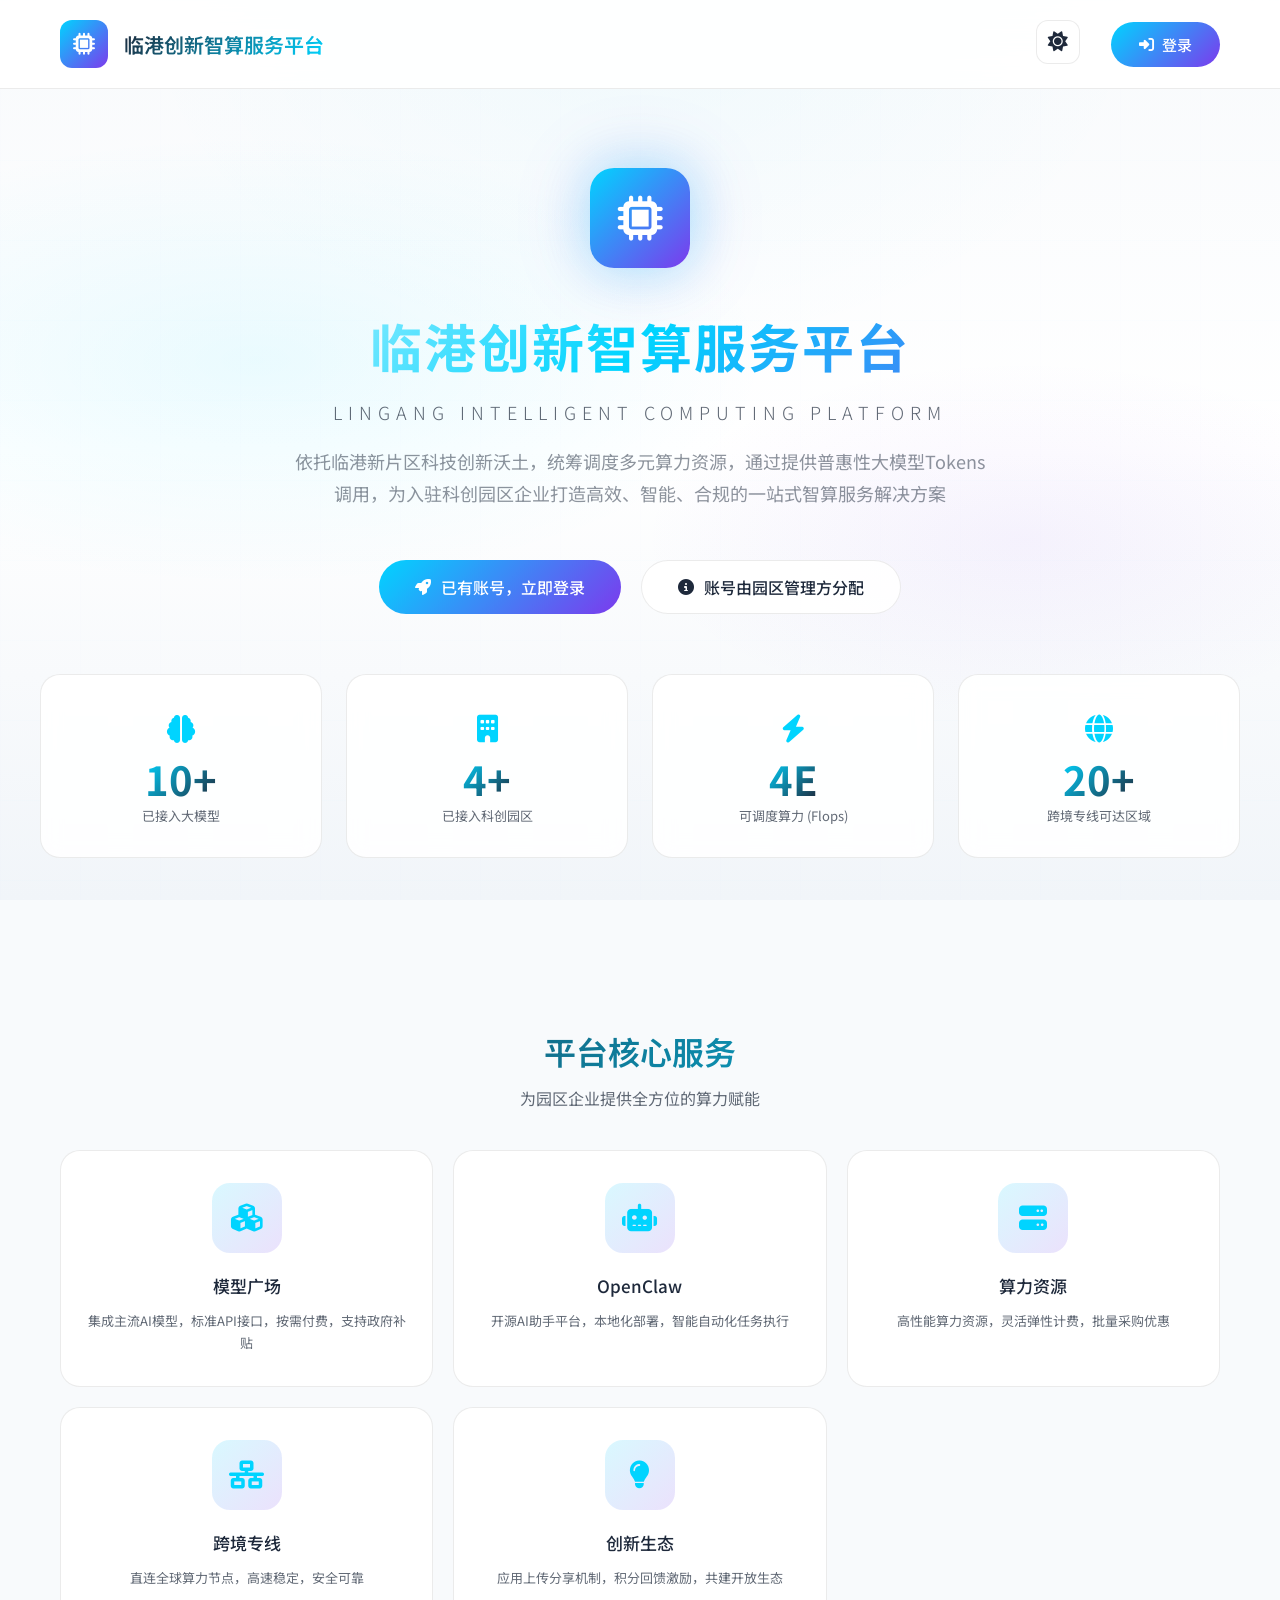
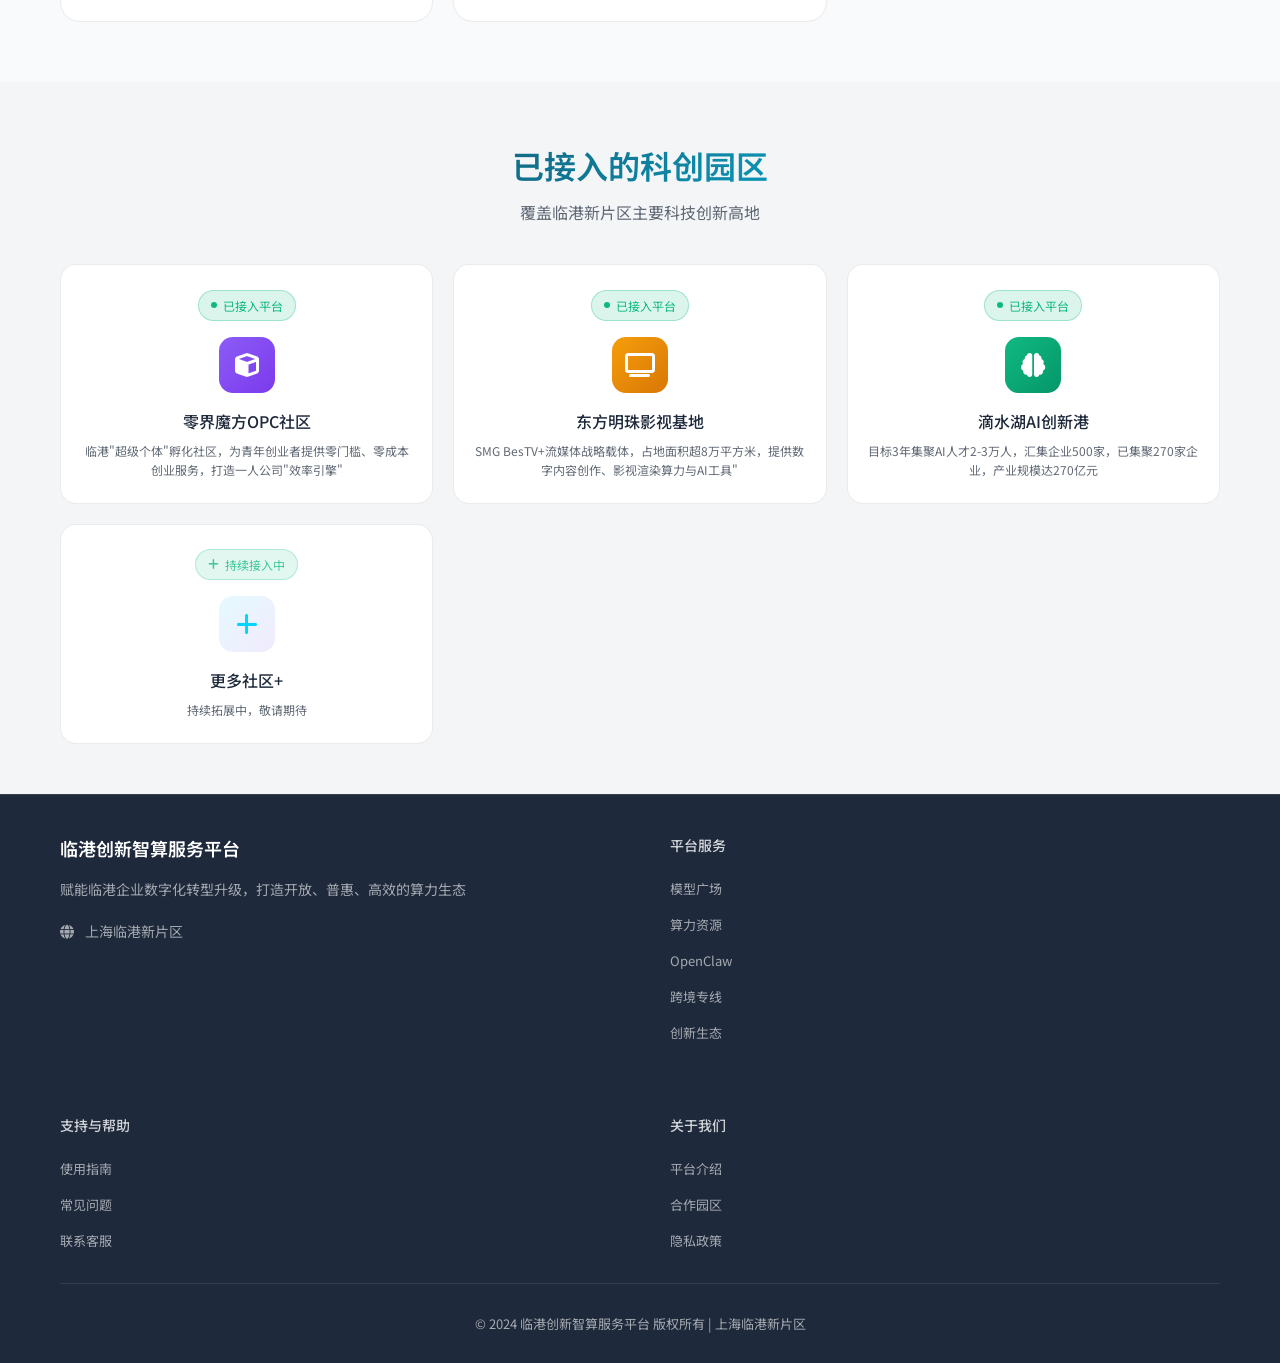
==== commit 7a9864ff: "更新算力平台项目文件" ====
--- a/demo/index.html
+++ b/demo/index.html
@@ -15,10 +15,86 @@
         }
 
         :root {
+            /* 主色调 */
             --primary-blue: #00d4ff;
             --primary-purple: #7c3aed;
+            
+            /* 暗色主题 (默认) */
             --bg-dark: #0a0e17;
             --bg-card: rgba(15, 23, 42, 0.6);
+            --text-primary: #ffffff;
+            --text-secondary: rgba(255, 255, 255, 0.6);
+            --text-tertiary: rgba(255, 255, 255, 0.4);
+            --border-color: rgba(255, 255, 255, 0.06);
+            --border-hover: rgba(255, 255, 255, 0.12);
+            
+            /* 渐变背景 */
+            --gradient-bg-1: radial-gradient(ellipse 80% 50% at 20% 40%, rgba(0, 212, 255, 0.1) 0%, transparent 50%);
+            --gradient-bg-2: radial-gradient(ellipse 60% 40% at 80% 60%, rgba(124, 58, 237, 0.08) 0%, transparent 50%);
+            --gradient-bg-3: radial-gradient(ellipse 100% 100% at 50% 0%, rgba(0, 212, 255, 0.05) 0%, transparent 40%);
+            --gradient-bg-solid: linear-gradient(180deg, #0a0e17 0%, #0f172a 50%, #0a0e17 100%);
+            
+            /* 网格背景 */
+            --grid-color-1: rgba(0, 212, 255, 0.02);
+            --grid-color-2: rgba(0, 212, 255, 0.02);
+            
+            /* 导航栏 */
+            --nav-bg: rgba(10, 14, 23, 0.8);
+            --nav-border: rgba(255, 255, 255, 0.05);
+            
+            /* 底部 */
+            --footer-bg: rgba(0, 0, 0, 0.3);
+            --footer-border: rgba(255, 255, 255, 0.05);
+            --footer-text: rgba(255, 255, 255, 0.4);
+            
+            /* 卡片悬停 */
+            --card-hover-bg: rgba(255, 255, 255, 0.04);
+            --card-hover-shadow: 0 20px 40px rgba(0, 0, 0, 0.3);
+            
+            /* 按钮悬停阴影 */
+            --btn-glow: 0 10px 30px rgba(0, 212, 255, 0.3);
+        }
+
+        /* 亮色主题 */
+        [data-theme="light"] {
+            /* 主色调保持一致 */
+            --primary-blue: #00d4ff;
+            --primary-purple: #7c3aed;
+            
+            /* 亮色主题变量 */
+            --bg-dark: #f8fafc;
+            --bg-card: rgba(255, 255, 255, 0.9);
+            --text-primary: #1e293b;
+            --text-secondary: rgba(30, 41, 59, 0.7);
+            --text-tertiary: rgba(30, 41, 59, 0.5);
+            --border-color: rgba(0, 0, 0, 0.08);
+            --border-hover: rgba(0, 0, 0, 0.15);
+            
+            /* 渐变背景 (亮色版) */
+            --gradient-bg-1: radial-gradient(ellipse 80% 50% at 20% 40%, rgba(0, 212, 255, 0.08) 0%, transparent 50%);
+            --gradient-bg-2: radial-gradient(ellipse 60% 40% at 80% 60%, rgba(124, 58, 237, 0.06) 0%, transparent 50%);
+            --gradient-bg-3: radial-gradient(ellipse 100% 100% at 50% 0%, rgba(0, 212, 255, 0.04) 0%, transparent 40%);
+            --gradient-bg-solid: linear-gradient(180deg, #f8fafc 0%, #ffffff 50%, #f1f5f9 100%);
+            
+            /* 网格背景 */
+            --grid-color-1: rgba(0, 212, 255, 0.03);
+            --grid-color-2: rgba(124, 58, 237, 0.02);
+            
+            /* 导航栏 */
+            --nav-bg: rgba(255, 255, 255, 0.9);
+            --nav-border: rgba(0, 0, 0, 0.08);
+            
+            /* 底部 */
+            --footer-bg: #1e293b;
+            --footer-border: rgba(255, 255, 255, 0.1);
+            --footer-text: rgba(255, 255, 255, 0.6);
+            
+            /* 卡片悬停 */
+            --card-hover-bg: rgba(0, 212, 255, 0.03);
+            --card-hover-shadow: 0 20px 40px rgba(0, 0, 0, 0.15);
+            
+            /* 按钮悬停阴影 */
+            --btn-glow: 0 10px 30px rgba(0, 212, 255, 0.4);
         }
 
         body {
@@ -26,7 +102,8 @@
             background: var(--bg-dark);
             min-height: 100vh;
             overflow-x: hidden;
-            color: #fff;
+            color: var(--text-primary);
+            transition: background 0.3s, color 0.3s;
         }
 
         /* 动态背景 */
@@ -38,10 +115,11 @@
             height: 100%;
             z-index: 0;
             background:
-                radial-gradient(ellipse 80% 50% at 20% 40%, rgba(0, 212, 255, 0.1) 0%, transparent 50%),
-                radial-gradient(ellipse 60% 40% at 80% 60%, rgba(124, 58, 237, 0.08) 0%, transparent 50%),
-                radial-gradient(ellipse 100% 100% at 50% 0%, rgba(0, 212, 255, 0.05) 0%, transparent 40%),
-                linear-gradient(180deg, #0a0e17 0%, #0f172a 50%, #0a0e17 100%);
+                var(--gradient-bg-1),
+                var(--gradient-bg-2),
+                var(--gradient-bg-3),
+                var(--gradient-bg-solid);
+            transition: background 0.3s;
         }
 
         /* 网格背景 */
@@ -54,8 +132,8 @@
             z-index: 1;
             opacity: 0.3;
             background-image:
-                linear-gradient(rgba(0, 212, 255, 0.02) 1px, transparent 1px),
-                linear-gradient(90deg, rgba(0, 212, 255, 0.02) 1px, transparent 1px);
+                linear-gradient(var(--grid-color-1) 1px, transparent 1px),
+                linear-gradient(90deg, var(--grid-color-2) 1px, transparent 1px);
             background-size: 80px 80px;
             animation: gridMove 30s linear infinite;
         }
@@ -76,9 +154,10 @@
             display: flex;
             justify-content: space-between;
             align-items: center;
-            background: rgba(10, 14, 23, 0.8);
+            background: var(--nav-bg);
             backdrop-filter: blur(20px);
-            border-bottom: 1px solid rgba(255, 255, 255, 0.05);
+            border-bottom: 1px solid var(--nav-border);
+            transition: background 0.3s, border-color 0.3s;
         }
 
         .nav-brand {
@@ -102,10 +181,11 @@
         .nav-brand-name {
             font-size: 20px;
             font-weight: 600;
-            background: linear-gradient(135deg, #fff, var(--primary-blue));
+            background: linear-gradient(135deg, var(--text-primary), var(--primary-blue));
             -webkit-background-clip: text;
             -webkit-text-fill-color: transparent;
             background-clip: text;
+            transition: background 0.3s;
         }
 
         .nav-login {
@@ -126,7 +206,48 @@
 
         .nav-login:hover {
             transform: translateY(-2px);
-            box-shadow: 0 10px 30px rgba(0, 212, 255, 0.3);
+            box-shadow: var(--btn-glow);
+        }
+
+        /* 主题切换按钮 */
+        .theme-toggle {
+            position: fixed;
+            top: 20px;
+            right: 200px;
+            width: 44px;
+            height: 44px;
+            background: var(--bg-card);
+            border: 1px solid var(--border-color);
+            border-radius: 12px;
+            display: flex;
+            align-items: center;
+            justify-content: center;
+            cursor: pointer;
+            transition: all 0.3s;
+            z-index: 101;
+            color: var(--text-primary);
+            font-size: 20px;
+        }
+
+        .theme-toggle:hover {
+            transform: scale(1.05);
+            border-color: var(--primary-blue);
+        }
+
+        .theme-toggle .sun-icon {
+            display: none;
+        }
+
+        .theme-toggle .moon-icon {
+            display: block;
+        }
+
+        [data-theme="light"] .theme-toggle .sun-icon {
+            display: block;
+        }
+
+        [data-theme="light"] .theme-toggle .moon-icon {
+            display: none;
         }
 
         /* 主容器 */
@@ -139,7 +260,7 @@
         /* Hero 区域 */
         .hero {
             text-align: center;
-            padding: 100px 20px 80px;
+            padding: 80px 20px 60px;
             position: relative;
         }
 
@@ -178,18 +299,20 @@
 
         .hero-subtitle {
             font-size: 18px;
-            color: rgba(255, 255, 255, 0.6);
+            color: var(--text-secondary);
             font-weight: 300;
             letter-spacing: 6px;
             margin-bottom: 20px;
+            transition: color 0.3s;
         }
 
         .hero-description {
             font-size: 18px;
-            color: rgba(255, 255, 255, 0.5);
+            color: var(--text-tertiary);
             max-width: 700px;
             margin: 0 auto 50px;
             line-height: 1.8;
+            transition: color 0.3s;
         }
 
         .hero-cta {
@@ -220,94 +343,115 @@
 
         .cta-primary:hover {
             transform: translateY(-2px);
-            box-shadow: 0 10px 30px rgba(0, 212, 255, 0.3);
+            box-shadow: var(--btn-glow);
         }
 
         .cta-secondary {
-            background: rgba(255, 255, 255, 0.08);
-            color: #fff;
-            border: 1px solid rgba(255, 255, 255, 0.15);
+            background: var(--bg-card);
+            color: var(--text-primary);
+            border: 1px solid var(--border-color);
+            transition: background 0.3s, color 0.3s, border-color 0.3s;
         }
 
         .cta-secondary:hover {
-            background: rgba(255, 255, 255, 0.12);
+            background: var(--card-hover-bg);
+            border-color: var(--border-hover);
         }
 
         /* 数据统计 */
         .stats-grid {
             display: grid;
             grid-template-columns: repeat(4, 1fr);
-            gap: 30px;
+            gap: 24px;
             max-width: 1200px;
-            margin: 0 auto 80px;
+            margin: 0 auto 50px;
         }
 
         .stat-card {
             text-align: center;
-            padding: 30px;
+            padding: 32px 24px;
             background: var(--bg-card);
-            border: 1px solid rgba(255, 255, 255, 0.06);
+            border: 1px solid var(--border-color);
             border-radius: 20px;
             backdrop-filter: blur(10px);
+            transition: all 0.3s;
+            display: flex;
+            flex-direction: column;
+            align-items: center;
+            justify-content: center;
+            min-height: 180px;
+        }
+
+        .stat-card:hover {
+            transform: translateY(-4px);
+            border-color: var(--border-hover);
+            box-shadow: var(--card-hover-shadow);
+        }
+
+        .stat-icon {
+            font-size: 28px;
+            color: var(--primary-blue);
+            margin-bottom: 12px;
+            transition: color 0.3s;
         }
 
         .stat-value {
-            font-size: 42px;
+            font-size: 40px;
             font-weight: 700;
-            background: linear-gradient(135deg, var(--primary-blue), #fff);
+            background: linear-gradient(135deg, var(--primary-blue), var(--text-primary));
             -webkit-background-clip: text;
             -webkit-text-fill-color: transparent;
             background-clip: text;
             margin-bottom: 8px;
+            transition: background 0.3s;
+            line-height: 1;
         }
 
         .stat-label {
-            font-size: 14px;
-            color: rgba(255, 255, 255, 0.5);
-        }
-
-        .stat-icon {
-            font-size: 24px;
-            color: rgba(255, 255, 255, 0.3);
-            margin-bottom: 16px;
+            font-size: 13px;
+            color: var(--text-secondary);
+            transition: color 0.3s;
+            line-height: 1.4;
         }
 
         /* 服务优势 */
         .features-section {
-            padding: 80px 60px;
+            padding: 60px 60px;
             max-width: 1400px;
             margin: 0 auto;
         }
 
         .section-header {
             text-align: center;
-            margin-bottom: 50px;
+            margin-bottom: 40px;
         }
 
         .section-title {
             font-size: 32px;
             font-weight: 600;
             margin-bottom: 12px;
-            background: linear-gradient(135deg, #fff, rgba(255,255,255,0.8));
+            background: linear-gradient(135deg, var(--text-primary), var(--primary-blue));
             -webkit-background-clip: text;
             -webkit-text-fill-color: transparent;
             background-clip: text;
+            transition: background 0.3s;
         }
 
         .section-subtitle {
             font-size: 16px;
-            color: rgba(255, 255, 255, 0.5);
+            color: var(--text-secondary);
+            transition: color 0.3s;
         }
 
         .features-grid {
             display: grid;
-            grid-template-columns: repeat(4, 1fr);
-            gap: 24px;
+            grid-template-columns: repeat(5, 1fr);
+            gap: 20px;
         }
 
         .feature-card {
             background: var(--bg-card);
-            border: 1px solid rgba(255, 255, 255, 0.06);
+            border: 1px solid var(--border-color);
             border-radius: 20px;
             padding: 32px 24px;
             text-align: center;
@@ -317,8 +461,9 @@
 
         .feature-card:hover {
             transform: translateY(-8px);
-            border-color: rgba(255, 255, 255, 0.12);
-            box-shadow: 0 20px 40px rgba(0, 0, 0, 0.3);
+            border-color: var(--border-hover);
+            background: var(--card-hover-bg);
+            box-shadow: var(--card-hover-shadow);
         }
 
         .feature-icon-box {
@@ -338,19 +483,26 @@
             font-size: 17px;
             font-weight: 500;
             margin-bottom: 12px;
-            color: #fff;
+            color: var(--text-primary);
+            transition: color 0.3s;
         }
 
         .feature-desc {
             font-size: 13px;
-            color: rgba(255, 255, 255, 0.5);
+            color: var(--text-secondary);
             line-height: 1.7;
+            transition: color 0.3s;
         }
 
         /* 园区展示 */
         .parks-section {
-            padding: 80px 60px;
-            background: rgba(0, 0, 0, 0.2);
+            padding: 60px 60px 50px;
+            background: rgba(var(--text-primary), 0.02);
+            transition: background 0.3s;
+        }
+
+        [data-theme="light"] .parks-section {
+            background: rgba(0, 0, 0, 0.02);
         }
 
         .parks-grid {
@@ -363,7 +515,7 @@
 
         .park-card {
             background: var(--bg-card);
-            border: 1px solid rgba(255, 255, 255, 0.06);
+            border: 1px solid var(--border-color);
             border-radius: 16px;
             padding: 24px 20px;
             text-align: center;
@@ -371,8 +523,9 @@
         }
 
         .park-card:hover {
-            border-color: rgba(255, 255, 255, 0.12);
-            background: rgba(255, 255, 255, 0.04);
+            border-color: var(--border-hover);
+            background: var(--card-hover-bg);
+            transform: translateY(-4px);
         }
 
         .park-status {
@@ -416,16 +569,18 @@
             font-size: 16px;
             font-weight: 500;
             margin-bottom: 8px;
-            color: #fff;
+            color: var(--text-primary);
+            transition: color 0.3s;
         }
 
         .park-desc {
             font-size: 12px;
-            color: rgba(255, 255, 255, 0.5);
+            color: var(--text-secondary);
             line-height: 1.6;
-        }
-
-        /* 主题色 */
+            transition: color 0.3s;
+        }
+
+        /* 主题色 - 暗色主题 */
         .park-tech .park-icon { background: linear-gradient(135deg, #3b82f6, #1d4ed8); }
         .park-media .park-icon { background: linear-gradient(135deg, #f59e0b, #d97706); }
         .park-cube .park-icon { background: linear-gradient(135deg, #8b5cf6, #7c3aed); }
@@ -434,11 +589,21 @@
         .park-data .park-icon { background: linear-gradient(135deg, #6366f1, #4f46e5); }
         .park-finance .park-icon { background: linear-gradient(135deg, #ec4899, #db2777); }
 
+        /* 亮色主题 - 园区图标使用白色图标 */
+        [data-theme="light"] .park-tech .park-icon { color: #fff; }
+        [data-theme="light"] .park-media .park-icon { color: #fff; }
+        [data-theme="light"] .park-cube .park-icon { color: #fff; }
+        [data-theme="light"] .park-ai .park-icon { color: #fff; }
+        [data-theme="light"] .park-ic .park-icon { color: #fff; }
+        [data-theme="light"] .park-data .park-icon { color: #fff; }
+        [data-theme="light"] .park-finance .park-icon { color: #fff; }
+
         /* 底部 */
         .footer {
-            padding: 60px 60px 40px;
-            border-top: 1px solid rgba(255, 255, 255, 0.05);
-            background: rgba(0, 0, 0, 0.3);
+            padding: 40px 60px 30px;
+            border-top: 1px solid var(--footer-border);
+            background: var(--footer-bg);
+            transition: background 0.3s, border-color 0.3s;
         }
 
         .footer-grid {
@@ -446,7 +611,7 @@
             grid-template-columns: 2fr 1fr 1fr 1fr;
             gap: 60px;
             max-width: 1400px;
-            margin: 0 auto 40px;
+            margin: 0 auto 20px;
         }
 
         .footer-brand h4 {
@@ -458,9 +623,10 @@
 
         .footer-brand p {
             font-size: 14px;
-            color: rgba(255, 255, 255, 0.5);
+            color: var(--footer-text);
             line-height: 1.8;
             margin-bottom: 16px;
+            transition: color 0.3s;
         }
 
         .footer-brand-links {
@@ -484,7 +650,7 @@
         }
 
         .footer-links a {
-            color: rgba(255, 255, 255, 0.5);
+            color: var(--footer-text);
             text-decoration: none;
             font-size: 13px;
             transition: color 0.3s;
@@ -497,9 +663,10 @@
         .footer-bottom {
             text-align: center;
             padding-top: 30px;
-            border-top: 1px solid rgba(255, 255, 255, 0.05);
-            color: rgba(255, 255, 255, 0.4);
+            border-top: 1px solid var(--footer-border);
+            color: var(--footer-text);
             font-size: 13px;
+            transition: color 0.3s, border-color 0.3s;
         }
 
         /* 响应式 */
@@ -530,8 +697,46 @@
             .hero-cta { flex-direction: column; align-items: center; }
             .hero { padding: 60px 16px 40px; }
             .features-section, .parks-section { padding: 40px 24px; }
+            .theme-toggle {
+                right: 120px;
+            }
+        }
+
+        @media (max-width: 480px) {
+            .theme-toggle {
+                right: 90px;
+            }
         }
     </style>
+    <script>
+        // 主题切换功能
+        document.addEventListener('DOMContentLoaded', function() {
+            const themeToggle = document.createElement('div');
+            themeToggle.className = 'theme-toggle';
+            themeToggle.innerHTML = '<i class="fas fa-moon moon-icon"></i><i class="fas fa-sun sun-icon"></i>';
+            document.body.appendChild(themeToggle);
+
+            // 从localStorage读取主题设置
+            const savedTheme = localStorage.getItem('theme') || 'dark';
+            document.documentElement.setAttribute('data-theme', savedTheme);
+
+            // 点击切换主题
+            themeToggle.addEventListener('click', function() {
+                const currentTheme = document.documentElement.getAttribute('data-theme');
+                const newTheme = currentTheme === 'dark' ? 'light' : 'dark';
+                
+                document.documentElement.setAttribute('data-theme', newTheme);
+                localStorage.setItem('theme', newTheme);
+            });
+
+            // 检测系统主题偏好
+            if (!localStorage.getItem('theme')) {
+                const prefersDark = window.matchMedia('(prefers-color-scheme: dark)').matches;
+                document.documentElement.setAttribute('data-theme', prefersDark ? 'dark' : 'light');
+            }
+        });
+    </script>
+
 </head>
 <body>
     <!-- 背景层 -->
@@ -562,7 +767,7 @@
             <h1>临港创新智算服务平台</h1>
             <p class="hero-subtitle">LINGANG INTELLIGENT COMPUTING PLATFORM</p>
             <p class="hero-description">
-                依托临港新片区科技创新沃土，整合多元算力资源，为入驻科创园区企业提供普惠、高效、智能的一站式算力服务解决方案
+                依托临港新片区科技创新沃土，统筹调度多元算力资源，通过提供普惠性大模型Tokens调用，为入驻科创园区企业打造高效、智能、合规的一站式智算服务解决方案
             </p>
 
             <div class="hero-cta">
@@ -579,24 +784,24 @@
             <!-- 数据统计 -->
             <div class="stats-grid">
                 <div class="stat-card">
+                    <div class="stat-icon"><i class="fas fa-brain"></i></div>
+                    <div class="stat-value">10+</div>
+                    <div class="stat-label">已接入大模型</div>
+                </div>
+                <div class="stat-card">
                     <div class="stat-icon"><i class="fas fa-building"></i></div>
-                    <div class="stat-value">7</div>
+                    <div class="stat-value">4+</div>
                     <div class="stat-label">已接入科创园区</div>
                 </div>
                 <div class="stat-card">
-                    <div class="stat-icon"><i class="fas fa-users"></i></div>
-                    <div class="stat-value">1500+</div>
-                    <div class="stat-label">服务企业数量</div>
+                    <div class="stat-icon"><i class="fas fa-bolt"></i></div>
+                    <div class="stat-value">4E</div>
+                    <div class="stat-label">可调度算力 (Flops)</div>
                 </div>
                 <div class="stat-card">
-                    <div class="stat-icon"><i class="fas fa-microchip"></i></div>
-                    <div class="stat-value">4500+</div>
-                    <div class="stat-label">GPU算力卡</div>
-                </div>
-                <div class="stat-card">
-                    <div class="stat-icon"><i class="fas fa-shield-alt"></i></div>
-                    <div class="stat-value">99.9%</div>
-                    <div class="stat-label">服务可用性</div>
+                    <div class="stat-icon"><i class="fas fa-globe"></i></div>
+                    <div class="stat-value">20+</div>
+                    <div class="stat-label">跨境专线可达区域</div>
                 </div>
             </div>
         </section>
@@ -618,17 +823,24 @@
                 </div>
                 <div class="feature-card">
                     <div class="feature-icon-box">
+                        <i class="fas fa-robot"></i>
+                    </div>
+                    <h3 class="feature-title">OpenClaw</h3>
+                    <p class="feature-desc">开源AI助手平台，本地化部署，智能自动化任务执行</p>
+                </div>
+                <div class="feature-card">
+                    <div class="feature-icon-box">
                         <i class="fas fa-server"></i>
                     </div>
-                    <h3 class="feature-title">优惠资源池</h3>
+                    <h3 class="feature-title">算力资源</h3>
                     <p class="feature-desc">高性能算力资源，灵活弹性计费，批量采购优惠</p>
                 </div>
                 <div class="feature-card">
                     <div class="feature-icon-box">
-                        <i class="fas fa-robot"></i>
+                        <i class="fas fa-network-wired"></i>
                     </div>
-                    <h3 class="feature-title">智能助手</h3>
-                    <p class="feature-desc">政策问答、应用指导、业务咨询，全天候智能服务</p>
+                    <h3 class="feature-title">跨境专线</h3>
+                    <p class="feature-desc">直连全球算力节点，高速稳定，安全可靠</p>
                 </div>
                 <div class="feature-card">
                     <div class="feature-icon-box">
@@ -648,29 +860,29 @@
             </div>
 
             <div class="parks-grid">
-                <!-- 科技城 -->
-                <div class="park-card park-tech">
-                    <div class="park-status">
-                        <span class="park-status-dot"></span>
-                        已接入平台
-                    </div>
-                    <div class="park-icon"><i class="fas fa-flask"></i></div>
-                    <h3 class="park-name">科技城园区</h3>
-                    <p class="park-desc">聚焦科技创新与研发，提供高性能算力支持</p>
-                </div>
-
-                <!-- 零界魔方 -->
+                <!-- 零界魔方OPC社区 -->
                 <div class="park-card park-cube">
                     <div class="park-status">
                         <span class="park-status-dot"></span>
                         已接入平台
                     </div>
                     <div class="park-icon"><i class="fas fa-cube"></i></div>
-                    <h3 class="park-name">零界魔方园区</h3>
-                    <p class="park-desc">AI应用创新平台，一站式算力服务</p>
-                </div>
-
-                <!-- AI创新港 -->
+                    <h3 class="park-name">零界魔方OPC社区</h3>
+                    <p class="park-desc">临港"超级个体"孵化社区，为青年创业者提供零门槛、零成本创业服务，打造一人公司"效率引擎"</p>
+                </div>
+
+                <!-- 东方明珠影视基地 -->
+                <div class="park-card park-media">
+                    <div class="park-status">
+                        <span class="park-status-dot"></span>
+                        已接入平台
+                    </div>
+                    <div class="park-icon"><i class="fas fa-tv"></i></div>
+                    <h3 class="park-name">东方明珠影视基地</h3>
+                    <p class="park-desc">SMG BesTV+流媒体战略载体，占地面积超8万平方米，提供数字内容创作、影视渲染算力与AI工具"</p>
+                </div>
+
+                <!-- 滴水湖AI创新港 -->
                 <div class="park-card park-ai">
                     <div class="park-status">
                         <span class="park-status-dot"></span>
@@ -678,63 +890,19 @@
                     </div>
                     <div class="park-icon"><i class="fas fa-brain"></i></div>
                     <h3 class="park-name">滴水湖AI创新港</h3>
-                    <p class="park-desc">聚焦大模型研发，打造AI产业高地</p>
-                </div>
-
-                <!-- IC创新港 -->
-                <div class="park-card park-ic">
-                    <div class="park-status">
-                        <span class="park-status-dot"></span>
-                        已接入平台
-                    </div>
-                    <div class="park-icon"><i class="fas fa-microchip"></i></div>
-                    <h3 class="park-name">滴水湖IC创新港</h3>
-                    <p class="park-desc">EDA云化与芯片设计专属算力</p>
-                </div>
-
-                <!-- 影视基地 -->
-                <div class="park-card park-media">
-                    <div class="park-status">
-                        <span class="park-status-dot"></span>
-                        已接入平台
-                    </div>
-                    <div class="park-icon"><i class="fas fa-film"></i></div>
-                    <h3 class="park-name">影视基地园区</h3>
-                    <p class="park-desc">数字内容创作，渲染算力与AI工具</p>
-                </div>
-
-                <!-- 国际数据港 -->
-                <div class="park-card park-data">
-                    <div class="park-status">
-                        <span class="park-status-dot"></span>
-                        已接入平台
-                    </div>
-                    <div class="park-icon"><i class="fas fa-database"></i></div>
-                    <h3 class="park-name">滴水湖国际数据港</h3>
-                    <p class="park-desc">跨境数据与云计算服务枢纽</p>
-                </div>
-
-                <!-- 金融湾 -->
-                <div class="park-card park-finance">
-                    <div class="park-status">
-                        <span class="park-status-dot"></span>
-                        已接入平台
-                    </div>
-                    <div class="park-icon"><i class="fas fa-landmark"></i></div>
-                    <h3 class="park-name">滴水湖金融湾</h3>
-                    <p class="park-desc">金融科技、智能风控与量化分析</p>
-                </div>
-
-                <!-- 更多 -->
+                    <p class="park-desc">目标3年集聚AI人才2-3万人，汇集企业500家，已集聚270家企业，产业规模达270亿元</p>
+                </div>
+
+                <!-- 更多社区+ -->
                 <div class="park-card">
-                    <div class="park-status" style="opacity: 0.5;">
-                        <i class="fas fa-clock"></i>
+                    <div class="park-status" style="opacity: 0.8;">
+                        <i class="fas fa-plus"></i>
                         持续接入中
                     </div>
-                    <div class="park-icon" style="background: linear-gradient(135deg, rgba(255,255,255,0.1), rgba(255,255,255,0.05));">
-                        <i class="fas fa-plus" style="color: rgba(255,255,255,0.5);"></i>
+                    <div class="park-icon" style="background: linear-gradient(135deg, rgba(0, 212, 255, 0.1), rgba(124, 58, 237, 0.1));">
+                        <i class="fas fa-plus" style="color: var(--primary-blue);"></i>
                     </div>
-                    <h3 class="park-name" style="color: rgba(255,255,255,0.6);">更多园区</h3>
+                    <h3 class="park-name">更多社区+</h3>
                     <p class="park-desc">持续拓展中，敬请期待</p>
                 </div>
             </div>
@@ -757,8 +925,10 @@
                 <h4>平台服务</h4>
                 <ul class="footer-links">
                     <li><a href="#">模型广场</a></li>
-                    <li><a href="#">优惠资源</a></li>
-                    <li><a href="#">智能助手</a></li>
+                    <li><a href="#">算力资源</a></li>
+                    <li><a href="#">OpenClaw</a></li>
+                    <li><a href="#">跨境专线</a></li>
+                    <li><a href="#">创新生态</a></li>
                 </ul>
             </div>
 
